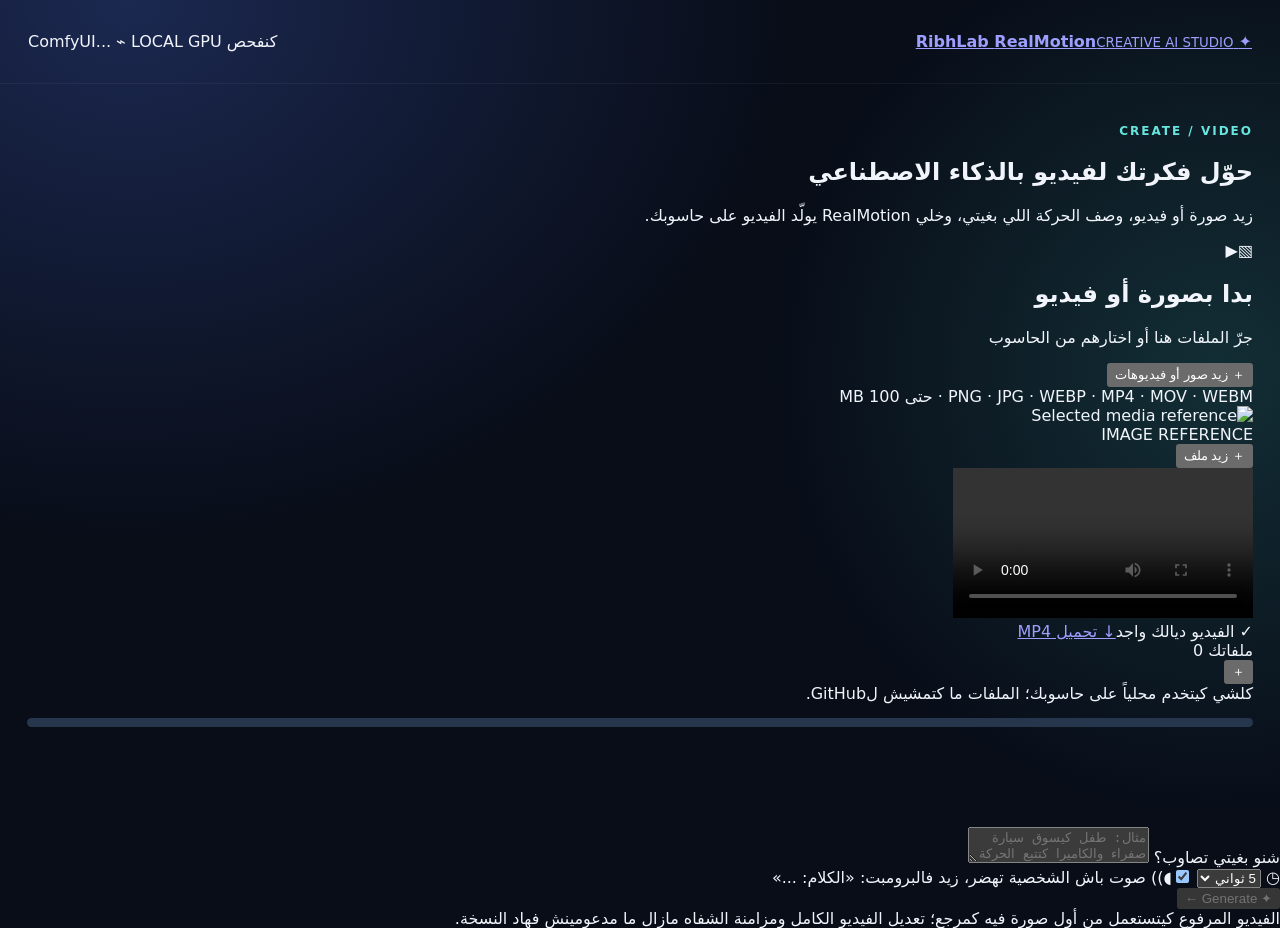
==== static/index.html @ 51b91a20 "design: replace multi-step storyboard homepage with clean Firefly-style one-prompt creative studio" ====
<!doctype html>
<html lang="ar" dir="rtl">
<head>
<meta charset="utf-8">
<meta name="viewport" content="width=device-width, initial-scale=1">
<meta name="theme-color" content="#0b0c12">
<title>RibhLab RealMotion — AI Creative Studio</title>
<link rel="stylesheet" href="/static/style.css">
</head>
<body>
<div class="shell">
  <header class="topbar">
    <a class="brand" href="/" aria-label="RibhLab RealMotion home">
      <span class="mark">✦</span>
      <span><b>RibhLab <span>RealMotion</span></b><small>CREATIVE AI STUDIO</small></span>
    </a>
    <div class="top-actions">
      <span class="engine"><span class="engine-dot" id="led"></span><span id="connectivity">كنفحص ComfyUI...</span></span>
      <span class="local-pill">⌁ LOCAL GPU</span>
    </div>
  </header>

  <main class="workspace">
    <section class="titleline">
      <div><div class="eyebrow">CREATE / VIDEO</div><h1>حوّل فكرتك لفيديو <span>بالذكاء الاصطناعي</span></h1></div>
      <p>زيد صورة أو فيديو، وصف الحركة اللي بغيتي، وخلي RealMotion يولّد الفيديو على حاسوبك.</p>
    </section>

    <section class="stage" id="stage" aria-label="Visual preview and upload area">
      <div class="blank-state" id="blank">
        <div class="upload-art"><span>▧</span><span>▶</span></div>
        <h2>بدا بصورة أو فيديو</h2>
        <p>جرّ الملفات هنا أو اختارهم من الحاسوب</p>
        <button class="choose-btn" id="chooseMain" type="button">＋ زيد صور أو فيديوهات</button>
        <div class="file-hint">PNG · JPG · WEBP · MP4 · MOV · WEBM · حتى 100 MB</div>
      </div>

      <div class="preview-panel hidden" id="previewPanel">
        <img id="previewImg" alt="Selected media reference">
        <div class="preview-meta"><span id="previewKind">IMAGE REFERENCE</span><span id="previewName"></span></div>
        <button id="replace" class="replace-btn" type="button" title="Add more files">＋ زيد ملف</button>
      </div>

      <div class="result-panel hidden" id="result">
        <video id="player" playsinline controls preload="metadata"></video>
        <div class="result-footer"><span>✓ الفيديو ديالك واجد</span><a id="download" class="download-btn" href="#" download="RibhLab-RealMotion.mp4">↓ تحميل MP4</a></div>
      </div>
    </section>

    <div class="media-strip hidden" id="mediaStrip" aria-label="Your uploaded files">
      <div class="media-strip-label">ملفاتك <span id="mediaCount">0</span></div>
      <div id="mediaItems" class="media-items"></div>
      <button type="button" class="small-add" id="addMore" title="Add files">＋</button>
    </div>

    <div class="message-line" id="status" role="status" aria-live="polite">كلشي كيتخدم محلياً على حاسوبك؛ الملفات ما كتمشيش لGitHub.</div>
    <div class="progress hidden" id="progress"><div id="bar"></div></div>
  </main>

  <div class="composer-wrap">
    <div class="composer">
      <label class="prompt-label" for="prompt">شنو بغيتي تصاوب؟</label>
      <textarea id="prompt" rows="2" maxlength="1800" placeholder="مثال: طفل كيسوق سيارة صفراء والكاميرا كتتبع الحركة بطريقة سينمائية. الكلام: يلا صحابي، نبداو السباق!"></textarea>
      <div class="composer-tools">
        <div class="settings">
          <label class="setting duration-setting" for="duration">◷ <select id="duration" aria-label="Video duration"><option value="3">3 ثواني</option><option value="5" selected>5 ثواني</option><option value="8">8 ثواني</option></select></label>
          <label class="setting audio-setting"><input type="checkbox" id="withVoice" checked><span>◖)) صوت</span></label>
          <span class="hint-inline">باش الشخصية تهضر، زيد فالبرومبت: «الكلام: ...»</span>
        </div>
        <button class="generate-btn" type="button" id="generate" disabled><span>✦</span> Generate <span class="chevron">←</span></button>
      </div>
    </div>
    <div class="footnote">الفيديو المرفوع كيتستعمل من أول صورة فيه كمرجع؛ تعديل الفيديو الكامل ومزامنة الشفاه مازال ما مدعومينش فهاد النسخة.</div>
  </div>
  <input id="fileInput" type="file" accept="image/png,image/jpeg,image/webp,video/mp4,video/webm,video/quicktime,video/x-m4v" multiple hidden>
</div>
<script src="/static/app.js"></script>
</body>
</html>
---- static/style.css ----
:root{color-scheme:dark;--bg:#080d18;--panel:#101929;--edge:#2b394f;--text:#f1f5fb;--muted:#9babbe;--gold:#f7c76d;--teal:#67e6df;--pink:#f3a6db}
*{box-sizing:border-box}body{margin:0;background:radial-gradient(ellipse 80vw 65vw at 10% 0%,#1b2850 0%,transparent 65%),radial-gradient(ellipse 50vw 50vw at 95% 40%,#132e35 0%,transparent 70%),var(--bg);font-family:system-ui,'Segoe UI',Tahoma,sans-serif;color:var(--text);min-height:100vh}
header{height:84px;display:flex;align-items:center;justify-content:space-between;max-width:1360px;margin:auto;padding:0 28px;border-bottom:1px solid #ffffff0c}.logo{display:flex;align-items:center;gap:13px;direction:ltr}.logo-icon{background:linear-gradient(140deg,var(--gold),#a86df7);width:45px;height:45px;border-radius:14px;display:grid;place-items:center;font-size:23px;color:#06101b;box-shadow:0 8px 40px #dcbe6055}.logo strong{font-size:18px}.logo small{display:block;color:var(--muted);font-size:10px;letter-spacing:2px}.pill{padding:8px 14px;border:1px solid var(--edge);border-radius:100px;font-size:12px;color:var(--muted);display:flex;align-items:center;gap:8px}.dot{width:9px;height:9px;border-radius:50%;background:#ef766c;box-shadow:0 0 12px #ef766c}.dot.ok{background:var(--teal);box-shadow:0 0 12px var(--teal)}
main{max-width:1310px;margin:0 auto;padding:40px 27px 100px}.eyebrow{color:var(--teal);font-size:12px;font-weight:700;letter-spacing:2px}.hero{display:grid;grid-template-columns:1.4fr .6fr;gap:22px;align-items:center;margin:10px 0 30px}.hero h1{font-size:clamp(32px,4.8vw,65px);line-height:1.15;max-width:800px;margin:10px 0 15px;letter-spacing:-1px}.gradient{background:linear-gradient(90deg,var(--gold),var(--pink));background-clip:text;color:transparent}.hero p{font-size:15px;line-height:1.8;color:var(--muted);max-width:720px}.hero-stat{background:#101b2aaa;border:1px solid var(--edge);padding:24px;border-radius:24px;text-align:center;box-shadow:0 10px 90px #0003}.hero-stat strong{font-size:54px;color:var(--gold)}.hero-stat small{color:var(--muted);display:block}
.section{background:linear-gradient(180deg,#131e30f5,#0e1828ed);border:1px solid var(--edge);border-radius:24px;padding:25px;margin:20px 0;box-shadow:0 10px 40px #0003}.heading{display:flex;align-items:center;justify-content:space-between;gap:20px;margin-bottom:22px}.heading h2{font-size:19px;margin:0}.heading small{color:var(--muted)}.section-num{color:var(--gold);font-size:13px;margin-left:10px}.cast{display:grid;grid-template-columns:repeat(4,1fr);gap:15px}.hero-card{border:1px dashed #4b5d73;border-radius:18px;background:#111e31;overflow:hidden;min-height:220px;position:relative;transition:transform .2s,border-color .2s;cursor:pointer}.hero-card:hover{transform:translateY(-3px);border-color:var(--gold)}.hero-card input{display:none}.hero-card .preview{height:162px;display:grid;place-items:center;background:linear-gradient(130deg,#172b42,#111927);color:#5f7490;font-size:54px}.hero-card .preview img{width:100%;height:100%;object-fit:cover}.hero-card .meta{padding:12px 15px;display:flex;justify-content:space-between;align-items:center}.hero-card b{font-size:14px}.hero-card .tag{font-size:10px;background:#2a3a4d;padding:5px 9px;border-radius:20px;color:var(--teal)}
.toolbar{display:flex;gap:10px;flex-wrap:wrap;align-items:center}.button{border:1px solid #51637e;color:var(--text);font-size:13px;font-weight:700;padding:12px 18px;border-radius:12px;background:#19273b;cursor:pointer;transition:filter .2s;text-decoration:none}.button:hover{filter:brightness(1.15)}.button:disabled{opacity:.5;cursor:not-allowed}.primary{background:linear-gradient(110deg,#f7c76d,#d9a152);color:#0d1623;border:none}.scenes{display:grid;gap:12px}.scene{display:grid;grid-template-columns:68px 130px 125px minmax(250px,1fr);gap:13px;align-items:start;background:#0a1424;border:1px solid #2b3b53;border-radius:16px;padding:15px}.scene .scene-num{font-size:27px;color:var(--gold);font-weight:800;text-align:center}.scene .scene-num small{display:block;font-size:11px;color:var(--muted)}.field{min-width:0}.field label{color:var(--muted);font-size:11px;display:block;margin-bottom:7px}.field input,.field select,.field textarea{width:100%;border-radius:10px;border:1px solid #314158;background:#121f32;color:#f3f5fa;padding:10px 11px;font-size:12px;outline:none;font-family:inherit}.field textarea{resize:vertical;min-height:60px;line-height:1.6}.field input:focus,.field select:focus,.field textarea:focus{border-color:var(--gold)}.scene-detail{display:grid;grid-template-columns:1fr 1fr;gap:12px}.scene-detail>.field:first-child{grid-column:1/-1}.tiny{font-size:11px;color:var(--muted)}.progress{height:9px;border-radius:8px;background:#26374d;overflow:hidden;margin-top:15px}.progress>div{height:100%;width:0;background:linear-gradient(90deg,#e9ae50,#56e4d4);transition:width .5s}.console{padding:13px;border:1px solid #30425a;border-radius:12px;background:#060c17;margin:16px 0;color:#adc3d0;font:12px ui-monospace,monospace;min-height:47px;white-space:pre-wrap;direction:ltr;text-align:left}.result{display:none}.result video{max-width:400px;width:100%;border-radius:14px;border:1px solid var(--edge)}.info{padding:14px 18px;background:#1b273d;border-inline-start:4px solid var(--gold);border-radius:12px;font-size:12px;color:#c7d4e3;line-height:1.8}footer{text-align:center;color:#71839a;font-size:12px;padding:35px}
@media(max-width:860px){header{padding:0 18px}.hero{grid-template-columns:1fr}.hero-stat{display:none}.cast{grid-template-columns:repeat(2,1fr)}.scene{grid-template-columns:45px 1fr 1fr}.scene-detail{grid-column:1/-1}.section{padding:16px}main{padding:22px 14px 60px}}@media(max-width:490px){.scene{grid-template-columns:1fr 1fr}.scene .scene-num{grid-column:1/-1;text-align:right}.scene-detail{grid-column:1/-1;grid-template-columns:1fr}.hero-card .preview{height:130px}.hero h1{font-size:31px}}
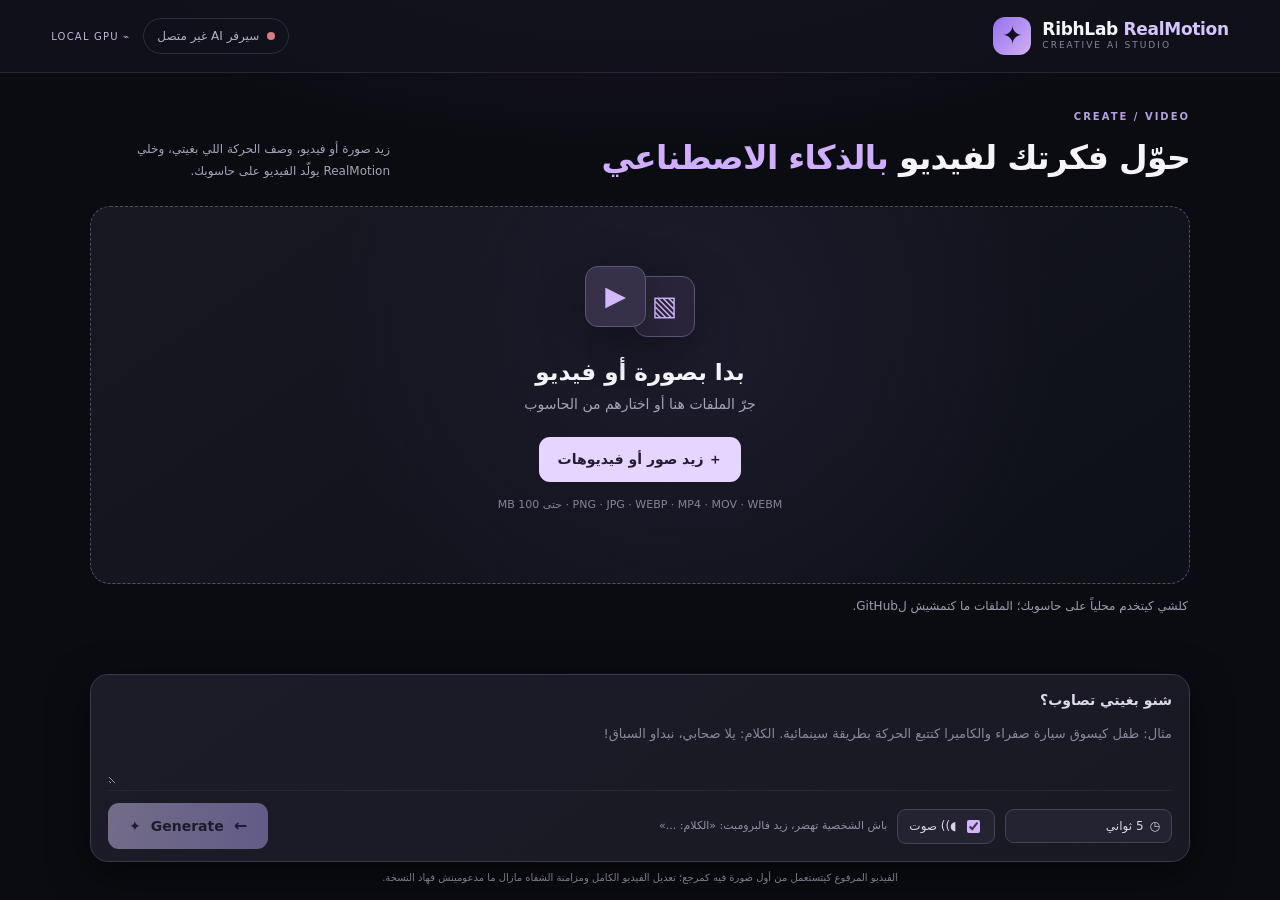
==== commit dbd72a11: "ui: add optional 10-minute film duration to minimalist one-prompt studio" ====
--- a/static/index.html
+++ b/static/index.html
@@ -60,17 +60,17 @@
   <div class="composer-wrap">
     <div class="composer">
       <label class="prompt-label" for="prompt">شنو بغيتي تصاوب؟</label>
-      <textarea id="prompt" rows="2" maxlength="1800" placeholder="مثال: طفل كيسوق سيارة صفراء والكاميرا كتتبع الحركة بطريقة سينمائية. الكلام: يلا صحابي، نبداو السباق!"></textarea>
+      <textarea id="prompt" rows="2" maxlength="12000" placeholder="مثال: طفل كيسوق سيارة صفراء والكاميرا كتتبع الحركة بطريقة سينمائية. الكلام: يلا صحابي، نبداو السباق!"></textarea>
       <div class="composer-tools">
         <div class="settings">
-          <label class="setting duration-setting" for="duration">◷ <select id="duration" aria-label="Video duration"><option value="3">3 ثواني</option><option value="5" selected>5 ثواني</option><option value="8">8 ثواني</option></select></label>
+          <label class="setting duration-setting" for="duration">◷ <select id="duration" aria-label="Video duration"><option value="3">3 ثواني</option><option value="5" selected>5 ثواني</option><option value="8">8 ثواني</option><option value="600">10 دقائق · 120 لقطة AI</option></select></label>
           <label class="setting audio-setting"><input type="checkbox" id="withVoice" checked><span>◖)) صوت</span></label>
           <span class="hint-inline">باش الشخصية تهضر، زيد فالبرومبت: «الكلام: ...»</span>
         </div>
         <button class="generate-btn" type="button" id="generate" disabled><span>✦</span> Generate <span class="chevron">←</span></button>
       </div>
     </div>
-    <div class="footnote">الفيديو المرفوع كيتستعمل من أول صورة فيه كمرجع؛ تعديل الفيديو الكامل ومزامنة الشفاه مازال ما مدعومينش فهاد النسخة.</div>
+    <div class="footnote" id="footnote">الفيديو المرفوع كيتستعمل من أول صورة فيه كمرجع؛ تعديل الفيديو الكامل ومزامنة الشفاه مازال ما مدعومينش فهاد النسخة.</div>
   </div>
   <input id="fileInput" type="file" accept="image/png,image/jpeg,image/webp,video/mp4,video/webm,video/quicktime,video/x-m4v" multiple hidden>
 </div>
--- a/static/style.css
+++ b/static/style.css
@@ -1,7 +1,77 @@
-:root{color-scheme:dark;--bg:#080d18;--panel:#101929;--edge:#2b394f;--text:#f1f5fb;--muted:#9babbe;--gold:#f7c76d;--teal:#67e6df;--pink:#f3a6db}
-*{box-sizing:border-box}body{margin:0;background:radial-gradient(ellipse 80vw 65vw at 10% 0%,#1b2850 0%,transparent 65%),radial-gradient(ellipse 50vw 50vw at 95% 40%,#132e35 0%,transparent 70%),var(--bg);font-family:system-ui,'Segoe UI',Tahoma,sans-serif;color:var(--text);min-height:100vh}
-header{height:84px;display:flex;align-items:center;justify-content:space-between;max-width:1360px;margin:auto;padding:0 28px;border-bottom:1px solid #ffffff0c}.logo{display:flex;align-items:center;gap:13px;direction:ltr}.logo-icon{background:linear-gradient(140deg,var(--gold),#a86df7);width:45px;height:45px;border-radius:14px;display:grid;place-items:center;font-size:23px;color:#06101b;box-shadow:0 8px 40px #dcbe6055}.logo strong{font-size:18px}.logo small{display:block;color:var(--muted);font-size:10px;letter-spacing:2px}.pill{padding:8px 14px;border:1px solid var(--edge);border-radius:100px;font-size:12px;color:var(--muted);display:flex;align-items:center;gap:8px}.dot{width:9px;height:9px;border-radius:50%;background:#ef766c;box-shadow:0 0 12px #ef766c}.dot.ok{background:var(--teal);box-shadow:0 0 12px var(--teal)}
-main{max-width:1310px;margin:0 auto;padding:40px 27px 100px}.eyebrow{color:var(--teal);font-size:12px;font-weight:700;letter-spacing:2px}.hero{display:grid;grid-template-columns:1.4fr .6fr;gap:22px;align-items:center;margin:10px 0 30px}.hero h1{font-size:clamp(32px,4.8vw,65px);line-height:1.15;max-width:800px;margin:10px 0 15px;letter-spacing:-1px}.gradient{background:linear-gradient(90deg,var(--gold),var(--pink));background-clip:text;color:transparent}.hero p{font-size:15px;line-height:1.8;color:var(--muted);max-width:720px}.hero-stat{background:#101b2aaa;border:1px solid var(--edge);padding:24px;border-radius:24px;text-align:center;box-shadow:0 10px 90px #0003}.hero-stat strong{font-size:54px;color:var(--gold)}.hero-stat small{color:var(--muted);display:block}
-.section{background:linear-gradient(180deg,#131e30f5,#0e1828ed);border:1px solid var(--edge);border-radius:24px;padding:25px;margin:20px 0;box-shadow:0 10px 40px #0003}.heading{display:flex;align-items:center;justify-content:space-between;gap:20px;margin-bottom:22px}.heading h2{font-size:19px;margin:0}.heading small{color:var(--muted)}.section-num{color:var(--gold);font-size:13px;margin-left:10px}.cast{display:grid;grid-template-columns:repeat(4,1fr);gap:15px}.hero-card{border:1px dashed #4b5d73;border-radius:18px;background:#111e31;overflow:hidden;min-height:220px;position:relative;transition:transform .2s,border-color .2s;cursor:pointer}.hero-card:hover{transform:translateY(-3px);border-color:var(--gold)}.hero-card input{display:none}.hero-card .preview{height:162px;display:grid;place-items:center;background:linear-gradient(130deg,#172b42,#111927);color:#5f7490;font-size:54px}.hero-card .preview img{width:100%;height:100%;object-fit:cover}.hero-card .meta{padding:12px 15px;display:flex;justify-content:space-between;align-items:center}.hero-card b{font-size:14px}.hero-card .tag{font-size:10px;background:#2a3a4d;padding:5px 9px;border-radius:20px;color:var(--teal)}
-.toolbar{display:flex;gap:10px;flex-wrap:wrap;align-items:center}.button{border:1px solid #51637e;color:var(--text);font-size:13px;font-weight:700;padding:12px 18px;border-radius:12px;background:#19273b;cursor:pointer;transition:filter .2s;text-decoration:none}.button:hover{filter:brightness(1.15)}.button:disabled{opacity:.5;cursor:not-allowed}.primary{background:linear-gradient(110deg,#f7c76d,#d9a152);color:#0d1623;border:none}.scenes{display:grid;gap:12px}.scene{display:grid;grid-template-columns:68px 130px 125px minmax(250px,1fr);gap:13px;align-items:start;background:#0a1424;border:1px solid #2b3b53;border-radius:16px;padding:15px}.scene .scene-num{font-size:27px;color:var(--gold);font-weight:800;text-align:center}.scene .scene-num small{display:block;font-size:11px;color:var(--muted)}.field{min-width:0}.field label{color:var(--muted);font-size:11px;display:block;margin-bottom:7px}.field input,.field select,.field textarea{width:100%;border-radius:10px;border:1px solid #314158;background:#121f32;color:#f3f5fa;padding:10px 11px;font-size:12px;outline:none;font-family:inherit}.field textarea{resize:vertical;min-height:60px;line-height:1.6}.field input:focus,.field select:focus,.field textarea:focus{border-color:var(--gold)}.scene-detail{display:grid;grid-template-columns:1fr 1fr;gap:12px}.scene-detail>.field:first-child{grid-column:1/-1}.tiny{font-size:11px;color:var(--muted)}.progress{height:9px;border-radius:8px;background:#26374d;overflow:hidden;margin-top:15px}.progress>div{height:100%;width:0;background:linear-gradient(90deg,#e9ae50,#56e4d4);transition:width .5s}.console{padding:13px;border:1px solid #30425a;border-radius:12px;background:#060c17;margin:16px 0;color:#adc3d0;font:12px ui-monospace,monospace;min-height:47px;white-space:pre-wrap;direction:ltr;text-align:left}.result{display:none}.result video{max-width:400px;width:100%;border-radius:14px;border:1px solid var(--edge)}.info{padding:14px 18px;background:#1b273d;border-inline-start:4px solid var(--gold);border-radius:12px;font-size:12px;color:#c7d4e3;line-height:1.8}footer{text-align:center;color:#71839a;font-size:12px;padding:35px}
-@media(max-width:860px){header{padding:0 18px}.hero{grid-template-columns:1fr}.hero-stat{display:none}.cast{grid-template-columns:repeat(2,1fr)}.scene{grid-template-columns:45px 1fr 1fr}.scene-detail{grid-column:1/-1}.section{padding:16px}main{padding:22px 14px 60px}}@media(max-width:490px){.scene{grid-template-columns:1fr 1fr}.scene .scene-num{grid-column:1/-1;text-align:right}.scene-detail{grid-column:1/-1;grid-template-columns:1fr}.hero-card .preview{height:130px}.hero h1{font-size:31px}}
+:root{color-scheme:dark;--bg:#0b0c12;--surface:#14151e;--surface2:#1b1c27;--stroke:#2d2e3d;--text:#f5f4fa;--muted:#a3a3b6;--accent:#c8a2ff;--accent2:#91a5ff;--success:#81e2c7;--error:#ff999f}
+*{box-sizing:border-box}
+html{height:100%}
+body{margin:0;min-height:100%;font:14px/1.5 system-ui,'Segoe UI',Tahoma,sans-serif;background:radial-gradient(ellipse 50% 32% at 50% -15%,#35275a70,transparent),var(--bg);color:var(--text)}
+button,select,textarea{font:inherit}
+button{cursor:pointer}
+button:focus-visible,textarea:focus-visible,select:focus-visible{outline:2px solid var(--accent);outline-offset:2px}
+.hidden{display:none!important}
+.shell{min-height:100vh;display:flex;flex-direction:column}
+.topbar{height:73px;padding:0 clamp(16px,4vw,64px);border-bottom:1px solid #ffffff16;display:flex;justify-content:space-between;align-items:center;gap:18px;background:#11121abb}
+.brand{text-decoration:none;display:flex;align-items:center;gap:11px;color:var(--text);direction:ltr}
+.mark{width:38px;height:38px;background:linear-gradient(130deg,#9372ec,#d5b0f7);border-radius:12px;display:grid;place-items:center;color:#140e23;font-size:25px}
+.brand b{display:block;font-size:17px;letter-spacing:-.3px;line-height:1.2}
+.brand b span{color:#d5c6ff}
+.brand small{display:block;font-size:9px;color:#89869e;letter-spacing:2px}
+.top-actions{display:flex;align-items:center;gap:13px}
+.engine{border:1px solid var(--stroke);border-radius:30px;padding:8px 13px;font-size:12px;color:#b3b0c4;display:flex;align-items:center;gap:8px}
+.engine-dot{width:8px;height:8px;display:inline-block;border-radius:50%;background:#d77e82}
+.engine-dot.online{background:#79ddc1;box-shadow:0 0 11px #79ddc16b}
+.local-pill{font-size:10px;letter-spacing:1.2px;color:#c4b4df}
+.workspace{flex:1;width:min(100%,1160px);margin:0 auto;padding:36px 30px 14px}
+.titleline{display:flex;justify-content:space-between;align-items:end;gap:20px;margin-bottom:23px}
+.eyebrow{font-size:10px;letter-spacing:2px;color:#b4a0dd;font-weight:700;margin-bottom:9px}
+h1{font-size:clamp(23px,3vw,33px);margin:0;letter-spacing:-.7px}
+h1 span{color:#d0aefd}
+.titleline p{color:var(--muted);font-size:12px;max-width:300px;line-height:1.8;margin:0}
+.stage{min-height:clamp(300px,42vh,510px);border:1px dashed #515063;background:radial-gradient(circle at 55% 35%,#2422388a,transparent 55%),linear-gradient(145deg,#171822,#0e1018);border-radius:20px;display:grid;place-items:center;position:relative;overflow:hidden;transition:border .2s,background .2s}
+.stage.dragging{border:2px solid var(--accent);background:#241f35}
+.blank-state{text-align:center;padding:32px;color:var(--text)}
+.upload-art{display:flex;justify-content:center;gap:0;margin:0 0 18px;color:#d2b8fd}
+.upload-art span{border:1px solid #605679;background:#2a253b;border-radius:13px;width:61px;height:61px;display:grid;place-items:center;font-size:27px;box-shadow:0 12px 50px #0005}
+.upload-art span+span{margin-right:-12px;transform:translateY(-10px);background:#373049}
+.blank-state h2{font-size:23px;margin:8px 0 4px}
+.blank-state p{color:var(--muted);margin:0 0 22px}
+.choose-btn,.download-btn{background:#e6d6ff;color:#221d34;border:0;border-radius:11px;padding:12px 19px;font-weight:750;display:inline-block;text-decoration:none}
+.choose-btn:hover,.download-btn:hover{background:#fff}
+.file-hint{color:#858498;font-size:11px;margin-top:15px}
+.preview-panel,.result-panel{width:100%;height:100%;min-height:inherit;position:absolute;inset:0;display:flex;align-items:center;justify-content:center}
+.preview-panel img{height:100%;width:100%;object-fit:contain;max-height:510px;background:#0a0c11}
+.preview-meta{position:absolute;bottom:16px;right:17px;left:17px;display:flex;align-items:center;justify-content:space-between;gap:12px;direction:ltr;text-align:left;text-shadow:0 1px 5px #000;background:#12111cbd;border:1px solid #ffffff22;border-radius:9px;padding:8px 11px;font-size:11px;color:#d9d8e4;overflow:hidden}
+.preview-meta #previewName{overflow:hidden;text-overflow:ellipsis;white-space:nowrap}
+.replace-btn{position:absolute;top:16px;left:16px;border:1px solid #ffffff3d;color:white;background:#171822cf;padding:9px 13px;border-radius:10px}
+.result-panel{flex-direction:column;background:#08090e;padding:12px}
+.result-panel video{height:calc(100% - 58px);max-height:455px;max-width:100%;width:100%;object-fit:contain}
+.result-footer{height:58px;width:100%;display:flex;align-items:center;justify-content:space-between;gap:12px;color:#aee8d9;font-size:13px}
+.download-btn{padding:9px 15px}
+.media-strip{display:flex;align-items:center;gap:14px;margin-top:14px}
+.media-strip-label{color:#a6a4b4;white-space:nowrap;font-size:12px}
+.media-strip-label span{color:#777489}
+.media-items{display:flex;gap:9px;overflow-x:auto;padding:4px 2px;max-width:100%}
+.media-thumb{width:75px;height:64px;flex:0 0 auto;border:2px solid #373642;border-radius:10px;overflow:hidden;background:#232433;position:relative;padding:0}
+.media-thumb.selected{border-color:var(--accent);box-shadow:0 0 0 2px #c8a2ff2a}
+.media-thumb img{width:100%;height:100%;object-fit:cover}
+.video-flag{position:absolute;right:3px;bottom:3px;background:#13111dbb;color:white;padding:0 4px;border-radius:3px}
+.small-add{background:#252432;color:white;border:1px solid #494458;border-radius:10px;width:44px;height:44px;flex:0 0 auto}
+.message-line{min-height:24px;color:#9d9caf;font-size:12px;margin:13px 2px 0}
+.message-line[data-kind=error]{color:var(--error)}
+.message-line[data-kind=success]{color:var(--success)}
+.progress{height:5px;background:#262433;border-radius:4px;overflow:hidden;margin:8px 0}
+.progress>div{height:100%;width:0;background:linear-gradient(90deg,#b28ff5,#c3c6ff);transition:width .4s}
+.composer-wrap{position:sticky;bottom:0;background:linear-gradient(180deg,#0b0c12e0,#0b0c12 15%);padding:16px clamp(15px,5vw,45px) 15px;z-index:10}
+.composer{max-width:1100px;margin:auto;background:linear-gradient(145deg,#1c1c28,#181922);border:1px solid #3c394d;border-radius:18px;box-shadow:0 12px 38px #0008;padding:15px 17px 12px}
+.prompt-label{display:block;font-weight:650;color:#ddd9eb;margin-bottom:7px}
+.composer textarea{color:#f3f0fc;resize:vertical;background:transparent;outline:none;border:none;width:100%;min-height:66px;max-height:200px;padding:4px 0;line-height:1.8;font-size:13px}
+.composer textarea::placeholder{color:#89879b}
+.composer-tools{display:flex;align-items:center;justify-content:space-between;gap:12px;border-top:1px solid #ffffff0e;padding-top:12px}
+.settings{display:flex;align-items:center;gap:10px;flex-wrap:wrap}
+.setting{font-size:12px;color:#d8d4e6;display:flex;gap:6px;align-items:center;border:1px solid #454256;background:#242331;border-radius:9px;padding:7px 11px;cursor:pointer}
+.setting select{appearance:none;border:0;background:transparent;color:inherit;cursor:pointer;outline:none}
+.setting select option{background:#242331}
+.setting input{accent-color:#d5b3ff}
+.hint-inline{font-size:11px;color:#928fa5}
+.generate-btn{background:linear-gradient(100deg,#ded0ff,#b9a9ff);border:0;border-radius:11px;color:#231937;padding:11px 21px;font-weight:750;white-space:nowrap;display:flex;align-items:center;gap:10px;direction:ltr}
+.generate-btn:disabled{cursor:not-allowed;opacity:.45}
+.chevron{font-size:16px}
+.footnote{max-width:1100px;margin:8px auto 0;text-align:center;color:#7e7b8e;font-size:10px}
+@media(max-width:700px){.workspace{padding:21px 13px 8px}.topbar{padding:0 12px;height:63px}.brand b{font-size:14px}.brand small{font-size:8px}.mark{width:34px;height:34px}.local-pill{display:none}.titleline{display:block}.titleline p{margin-top:10px;max-width:none}.stage{min-height:320px}.composer-wrap{padding:8px 10px 12px}.composer{padding:11px}.composer-tools{align-items:stretch}.settings{gap:6px}.hint-inline{display:none}.generate-btn{padding:10px 13px}.preview-meta{font-size:9px}}
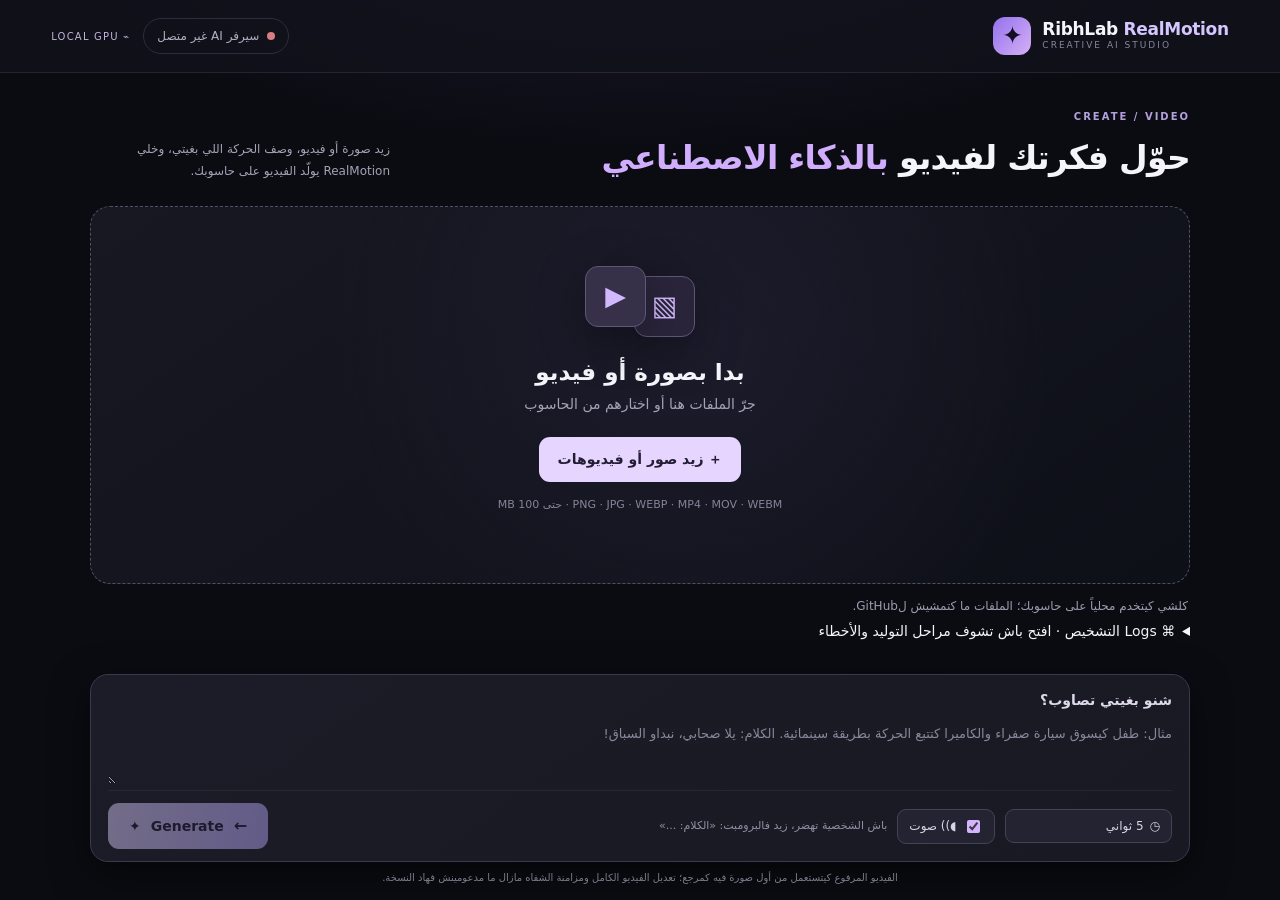
==== commit ebcc1a92: "Add visible cancel button, production-stage progress, and copyable diagnostic console" ====
--- a/static/index.html
+++ b/static/index.html
@@ -54,7 +54,31 @@
     </div>
 
     <div class="message-line" id="status" role="status" aria-live="polite">كلشي كيتخدم محلياً على حاسوبك؛ الملفات ما كتمشيش لGitHub.</div>
-    <div class="progress hidden" id="progress"><div id="bar"></div></div>
+    <section class="job-dashboard hidden" id="jobDashboard" aria-label="Production progress">
+      <div class="job-heading">
+        <div><strong id="stageTitle">جاري تحضير الفيديو...</strong><small id="elapsed">00:00</small></div>
+        <div class="job-actions"><span id="pct" aria-label="Stage based progress">0%</span>
+          <button type="button" id="cancelGeneration" class="cancel-btn">✕ إلغاء التوليد</button></div>
+      </div>
+      <div class="progress" id="progress" role="progressbar" aria-label="Video generation progress"
+           aria-valuemin="0" aria-valuemax="100" aria-valuenow="0"><div id="bar"></div></div>
+      <div class="production-stages" id="productionStages">
+        <span data-phase="gpu">◉ NVIDIA · توليد الحركة</span>
+        <span data-phase="macbook">◉ MacBook · معالجة الفيديو والصوت</span>
+        <span data-phase="finished">◉ MP4 جاهز</span>
+      </div>
+      <div class="progress-explainer">النسبة تقريبية حسب المرحلة؛ خطوات GPU كتتعرض بالعدد الحقيقي ملي ComfyUI يوفرها.</div>
+    </section>
+
+    <details class="debug-panel" id="debugPanel">
+      <summary>⌘ Logs التشخيص · افتح باش تشوف مراحل التوليد والأخطاء</summary>
+      <div class="debug-actions">
+        <span id="workerConnection">MacBook: كنراجع الاتصال...</span>
+        <button id="refreshLogs" class="log-btn" type="button">↻ تحديث</button>
+        <button id="copyLogs" class="log-btn" type="button">⧉ نسخ Logs</button>
+      </div>
+      <pre id="logsText" aria-label="Copyable diagnostic logs" dir="ltr">RealMotion ready. Upload a photo to begin.\n</pre>
+    </details>
   </main>
 
   <div class="composer-wrap">
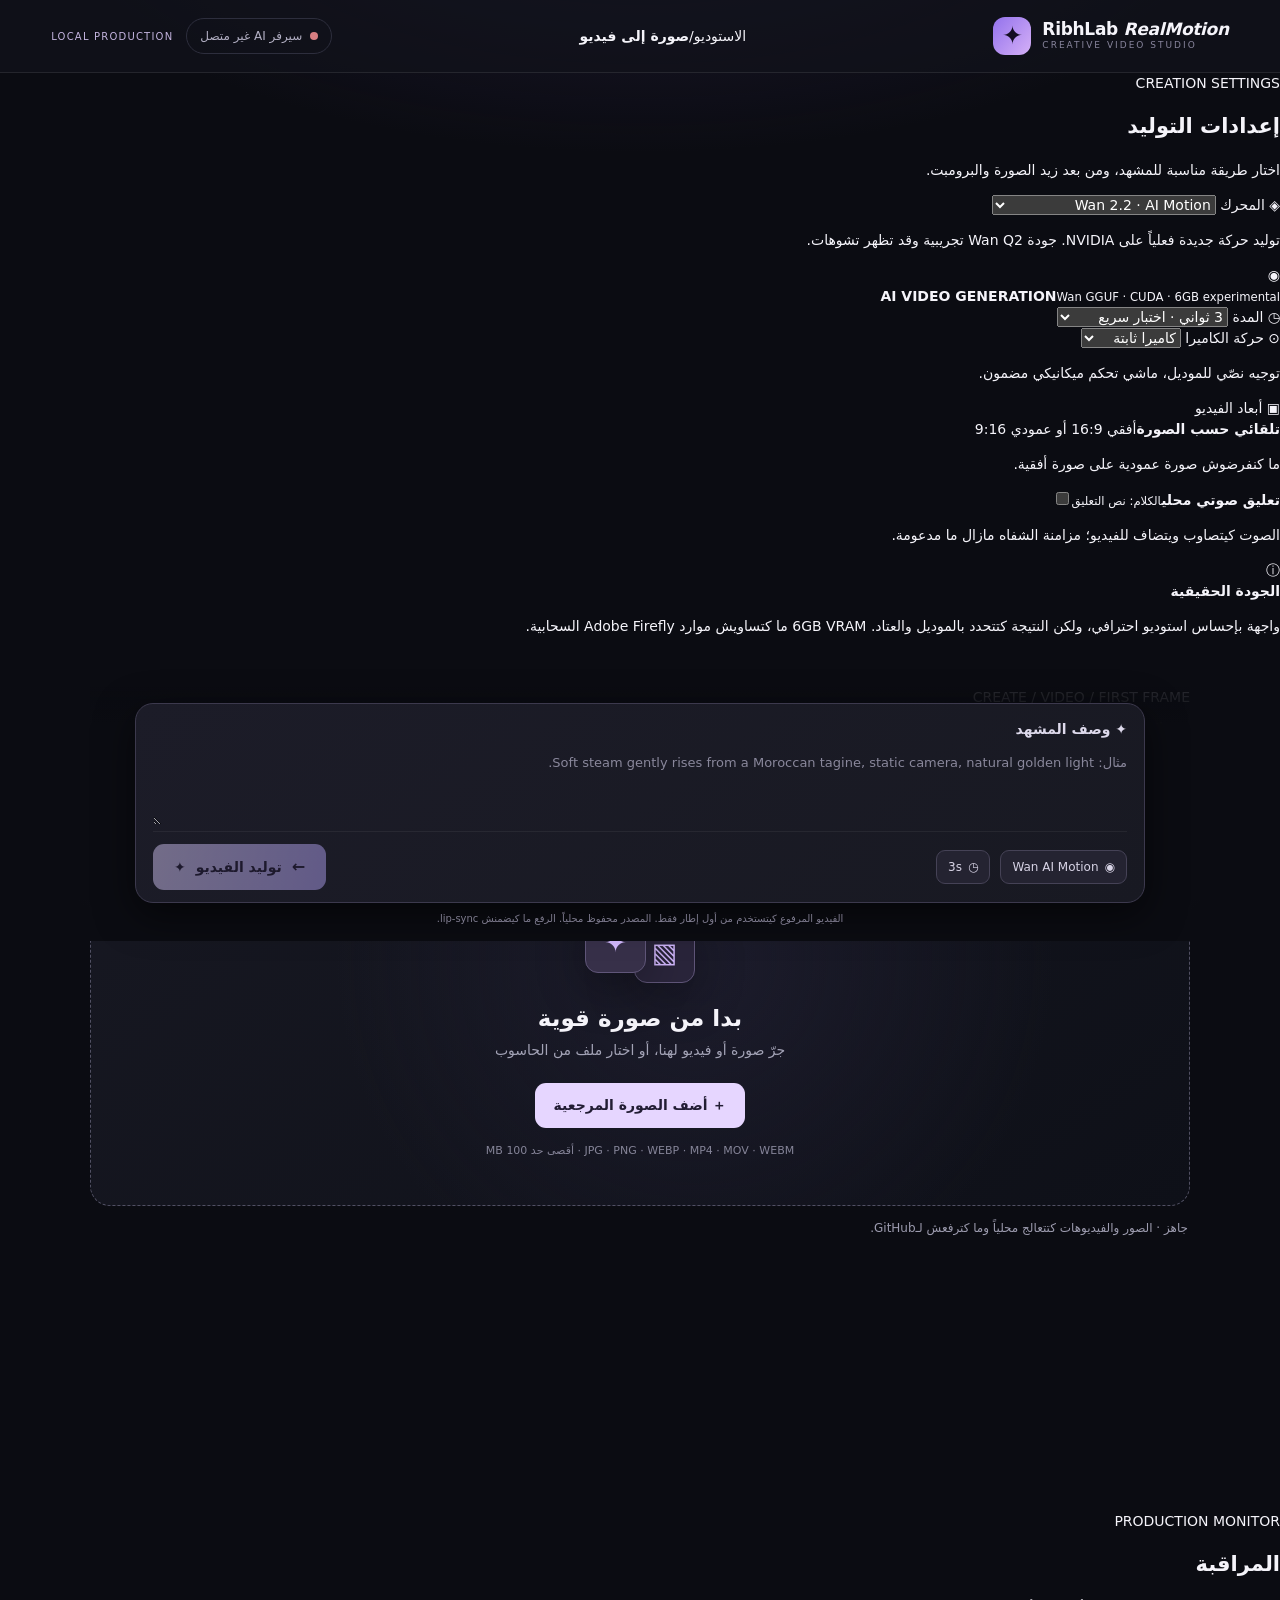
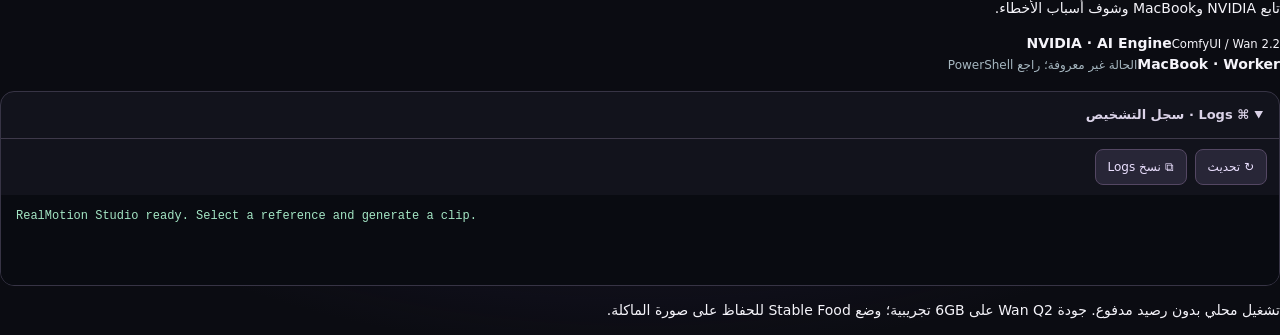
==== commit 3847fa88: "Rebuild RealMotion as professional three-pane creative video studio with clear render engines" ====
--- a/static/index.html
+++ b/static/index.html
@@ -1,103 +1,157 @@
 <!doctype html>
 <html lang="ar" dir="rtl">
 <head>
-<meta charset="utf-8">
-<meta name="viewport" content="width=device-width, initial-scale=1">
-<meta name="theme-color" content="#0b0c12">
-<title>RibhLab RealMotion — AI Creative Studio</title>
-<link rel="stylesheet" href="/static/style.css">
+  <meta charset="utf-8">
+  <meta name="viewport" content="width=device-width, initial-scale=1">
+  <meta name="theme-color" content="#101114">
+  <meta name="description" content="RibhLab RealMotion: local image-to-video creative workspace with honest AI and source-preserving video modes.">
+  <title>RealMotion Studio — RibhLab</title>
+  <link rel="stylesheet" href="/static/style.css?v=firefly-studio-2">
 </head>
 <body>
 <div class="shell">
   <header class="topbar">
-    <a class="brand" href="/" aria-label="RibhLab RealMotion home">
-      <span class="mark">✦</span>
-      <span><b>RibhLab <span>RealMotion</span></b><small>CREATIVE AI STUDIO</small></span>
+    <a class="brand" href="/" aria-label="RibhLab RealMotion">
+      <span class="mark" aria-hidden="true">✦</span>
+      <span><b>RibhLab <em>RealMotion</em></b><small>CREATIVE VIDEO STUDIO</small></span>
     </a>
+    <div class="breadcrumb" aria-hidden="true"><span>الاستوديو</span><span class="bread-divider">/</span><strong>صورة إلى فيديو</strong></div>
     <div class="top-actions">
-      <span class="engine"><span class="engine-dot" id="led"></span><span id="connectivity">كنفحص ComfyUI...</span></span>
-      <span class="local-pill">⌁ LOCAL GPU</span>
+      <span class="engine"><span class="engine-dot" id="led"></span><span id="connectivity">كنفحص NVIDIA...</span></span>
+      <span class="local-pill">LOCAL PRODUCTION</span>
     </div>
   </header>
 
-  <main class="workspace">
-    <section class="titleline">
-      <div><div class="eyebrow">CREATE / VIDEO</div><h1>حوّل فكرتك لفيديو <span>بالذكاء الاصطناعي</span></h1></div>
-      <p>زيد صورة أو فيديو، وصف الحركة اللي بغيتي، وخلي RealMotion يولّد الفيديو على حاسوبك.</p>
-    </section>
-
-    <section class="stage" id="stage" aria-label="Visual preview and upload area">
-      <div class="blank-state" id="blank">
-        <div class="upload-art"><span>▧</span><span>▶</span></div>
-        <h2>بدا بصورة أو فيديو</h2>
-        <p>جرّ الملفات هنا أو اختارهم من الحاسوب</p>
-        <button class="choose-btn" id="chooseMain" type="button">＋ زيد صور أو فيديوهات</button>
-        <div class="file-hint">PNG · JPG · WEBP · MP4 · MOV · WEBM · حتى 100 MB</div>
+  <div class="workbench">
+    <aside class="control-pane" aria-label="Video generation settings">
+      <div class="pane-heading">
+        <div class="pane-eyebrow">CREATION SETTINGS</div>
+        <h2>إعدادات التوليد</h2>
+        <p>اختار طريقة مناسبة للمشهد، ومن بعد زيد الصورة والبرومبت.</p>
       </div>
 
-      <div class="preview-panel hidden" id="previewPanel">
-        <img id="previewImg" alt="Selected media reference">
-        <div class="preview-meta"><span id="previewKind">IMAGE REFERENCE</span><span id="previewName"></span></div>
-        <button id="replace" class="replace-btn" type="button" title="Add more files">＋ زيد ملف</button>
+      <div class="field-group">
+        <label class="field-label" for="renderMode"><span class="field-icon">◈</span> المحرك</label>
+        <select class="field-select" id="renderMode">
+          <option value="wan_ai">Wan 2.2 · AI Motion</option>
+          <option value="stable_food">Stable Food · الحفاظ على الصورة</option>
+        </select>
+        <p class="field-help" id="modeHelp">توليد حركة جديدة فعلياً على NVIDIA. جودة Wan Q2 تجريبية وقد تظهر تشوهات.</p>
+        <div class="engine-card" id="engineCard"><span class="engine-symbol">◉</span><div><strong id="modeTitle">AI VIDEO GENERATION</strong><small id="modeSub">Wan GGUF · CUDA · 6GB experimental</small></div></div>
       </div>
 
-      <div class="result-panel hidden" id="result">
-        <video id="player" playsinline controls preload="metadata"></video>
-        <div class="result-footer"><span>✓ الفيديو ديالك واجد</span><a id="download" class="download-btn" href="#" download="RibhLab-RealMotion.mp4">↓ تحميل MP4</a></div>
+      <div class="field-group">
+        <label class="field-label" for="duration"><span class="field-icon">◷</span> المدة</label>
+        <select class="field-select" id="duration" aria-label="Video duration">
+          <option value="3" selected>3 ثواني · اختبار سريع</option>
+          <option value="5">5 ثواني</option>
+          <option value="8">8 ثواني</option>
+          <option value="600">10 دقائق · 120 لقطة AI</option>
+        </select>
       </div>
-    </section>
 
-    <div class="media-strip hidden" id="mediaStrip" aria-label="Your uploaded files">
-      <div class="media-strip-label">ملفاتك <span id="mediaCount">0</span></div>
-      <div id="mediaItems" class="media-items"></div>
-      <button type="button" class="small-add" id="addMore" title="Add files">＋</button>
-    </div>
+      <div class="field-group">
+        <label class="field-label" for="cameraMotion"><span class="field-icon">⊙</span> حركة الكاميرا</label>
+        <select class="field-select" id="cameraMotion">
+          <option value="static">كاميرا ثابتة</option>
+          <option value="push">تقريب بطيء</option>
+          <option value="pull">ابتعاد بطيء</option>
+          <option value="left">تحريك لليسار</option>
+          <option value="right">تحريك لليمين</option>
+        </select>
+        <p class="field-help" id="cameraHelp">توجيه نصّي للموديل، ماشي تحكم ميكانيكي مضمون.</p>
+      </div>
 
-    <div class="message-line" id="status" role="status" aria-live="polite">كلشي كيتخدم محلياً على حاسوبك؛ الملفات ما كتمشيش لGitHub.</div>
-    <section class="job-dashboard hidden" id="jobDashboard" aria-label="Production progress">
-      <div class="job-heading">
-        <div><strong id="stageTitle">جاري تحضير الفيديو...</strong><small id="elapsed">00:00</small></div>
-        <div class="job-actions"><span id="pct" aria-label="Stage based progress">0%</span>
-          <button type="button" id="cancelGeneration" class="cancel-btn">✕ إلغاء التوليد</button></div>
+      <div class="field-group">
+        <label class="field-label"><span class="field-icon">▣</span> أبعاد الفيديو</label>
+        <div class="aspect-box"><strong>تلقائي حسب الصورة</strong><span id="aspectInfo">أفقي 16:9 أو عمودي 9:16</span></div>
+        <p class="field-help">ما كنفرضوش صورة عمودية على صورة أفقية.</p>
       </div>
-      <div class="progress" id="progress" role="progressbar" aria-label="Video generation progress"
-           aria-valuemin="0" aria-valuemax="100" aria-valuenow="0"><div id="bar"></div></div>
-      <div class="production-stages" id="productionStages">
-        <span data-phase="gpu">◉ NVIDIA · توليد الحركة</span>
-        <span data-phase="macbook">◉ MacBook · معالجة الفيديو والصوت</span>
-        <span data-phase="finished">◉ MP4 جاهز</span>
+
+      <div class="field-group">
+        <label class="toggle-line" for="withVoice"><span class="toggle-copy"><strong>تعليق صوتي محلي</strong><small>الكلام: نص التعليق</small></span><input type="checkbox" id="withVoice"><span class="toggle-ui"></span></label>
+        <p class="field-help">الصوت كيتصاوب ويتضاف للفيديو؛ مزامنة الشفاه مازال ما مدعومة.</p>
       </div>
-      <div class="progress-explainer">النسبة تقريبية حسب المرحلة؛ خطوات GPU كتتعرض بالعدد الحقيقي ملي ComfyUI يوفرها.</div>
-    </section>
 
-    <details class="debug-panel" id="debugPanel">
-      <summary>⌘ Logs التشخيص · افتح باش تشوف مراحل التوليد والأخطاء</summary>
-      <div class="debug-actions">
-        <span id="workerConnection">MacBook: كنراجع الاتصال...</span>
-        <button id="refreshLogs" class="log-btn" type="button">↻ تحديث</button>
-        <button id="copyLogs" class="log-btn" type="button">⧉ نسخ Logs</button>
+      <div class="truth-card"><span>ⓘ</span><div><strong>الجودة الحقيقية</strong><p>واجهة بإحساس استوديو احترافي، ولكن النتيجة كتتحدد بالموديل والعتاد. 6GB VRAM ما كتساويش موارد Adobe Firefly السحابية.</p></div></div>
+    </aside>
+
+    <main class="workspace">
+      <div class="canvas-heading">
+        <div><span class="pane-eyebrow">CREATE / VIDEO / FIRST FRAME</span><h1>حوّل الصورة لفيديو</h1><p>اضبط الحركة، جرّب، قارن النتيجة وحمّل MP4.</p></div>
+        <span class="canvas-tag">SOURCE FRAME → MOTION</span>
       </div>
-      <pre id="logsText" aria-label="Copyable diagnostic logs" dir="ltr">RealMotion ready. Upload a photo to begin.\n</pre>
-    </details>
-  </main>
 
-  <div class="composer-wrap">
-    <div class="composer">
-      <label class="prompt-label" for="prompt">شنو بغيتي تصاوب؟</label>
-      <textarea id="prompt" rows="2" maxlength="12000" placeholder="مثال: طفل كيسوق سيارة صفراء والكاميرا كتتبع الحركة بطريقة سينمائية. الكلام: يلا صحابي، نبداو السباق!"></textarea>
-      <div class="composer-tools">
-        <div class="settings">
-          <label class="setting duration-setting" for="duration">◷ <select id="duration" aria-label="Video duration"><option value="3">3 ثواني</option><option value="5" selected>5 ثواني</option><option value="8">8 ثواني</option><option value="600">10 دقائق · 120 لقطة AI</option></select></label>
-          <label class="setting audio-setting"><input type="checkbox" id="withVoice" checked><span>◖)) صوت</span></label>
-          <span class="hint-inline">باش الشخصية تهضر، زيد فالبرومبت: «الكلام: ...»</span>
+      <section class="stage" id="stage" aria-label="First-frame preview and upload area">
+        <div class="stage-chrome"><span class="stage-chrome-label">PREVIEW</span><span class="stage-chrome-pill">FIT · NO CROP</span></div>
+        <div class="blank-state" id="blank">
+          <div class="upload-art" aria-hidden="true"><span>▧</span><span>✦</span></div>
+          <h2>بدا من صورة قوية</h2>
+          <p>جرّ صورة أو فيديو لهنا، أو اختار ملف من الحاسوب</p>
+          <button class="choose-btn" id="chooseMain" type="button">＋ أضف الصورة المرجعية</button>
+          <div class="file-hint">JPG · PNG · WEBP · MP4 · MOV · WEBM · أقصى حد 100 MB</div>
         </div>
-        <button class="generate-btn" type="button" id="generate" disabled><span>✦</span> Generate <span class="chevron">←</span></button>
+        <div class="preview-panel hidden" id="previewPanel">
+          <img id="previewImg" alt="Uploaded reference image"/>
+          <div class="preview-meta"><span id="previewKind">FIRST FRAME</span><span id="previewName"></span></div>
+          <button id="replace" class="replace-btn" type="button">＋ زيد صورة</button>
+        </div>
+        <div class="result-panel hidden" id="result">
+          <video id="player" playsinline controls preload="metadata"></video>
+          <div class="result-footer"><span>✓ الفيديو واجد · تقدر تعاينو</span><a id="download" class="download-btn" href="#" download="RibhLab-RealMotion.mp4">↓ تحميل MP4</a></div>
+        </div>
+      </section>
+
+      <div class="media-strip hidden" id="mediaStrip" aria-label="Uploaded first-frame assets">
+        <div class="media-strip-label">المراجع <span id="mediaCount">0</span></div>
+        <div class="media-items" id="mediaItems"></div>
+        <button type="button" class="small-add" id="addMore" title="Add reference image">＋</button>
       </div>
-    </div>
-    <div class="footnote" id="footnote">الفيديو المرفوع كيتستعمل من أول صورة فيه كمرجع؛ تعديل الفيديو الكامل ومزامنة الشفاه مازال ما مدعومينش فهاد النسخة.</div>
+
+      <div class="message-line" id="status" role="status" aria-live="polite">جاهز · الصور والفيديوهات كتتعالج محلياً وما كترفعش لـGitHub.</div>
+
+      <section class="composer-wrap" aria-label="Video prompt">
+        <div class="composer">
+          <label class="prompt-label" for="prompt"><span class="prompt-spark">✦</span> وصف المشهد</label>
+          <textarea id="prompt" rows="3" maxlength="12000" placeholder="مثال: Soft steam gently rises from a Moroccan tagine, static camera, natural golden light."></textarea>
+          <div class="composer-tools">
+            <div class="settings"><span class="setting"><span>◉</span><span id="composerMode">Wan AI Motion</span></span><span class="setting"><span>◷</span><span id="composerDuration">3s</span></span></div>
+            <button class="generate-btn" type="button" id="generate" disabled><span>✦</span> توليد الفيديو <span class="chevron">←</span></button>
+          </div>
+        </div>
+        <p class="footnote" id="footnote">الفيديو المرفوع كيتستخدم من أول إطار فقط. المصدر محفوظ محلياً. الرفع ما كيضمنش lip-sync.</p>
+      </section>
+    </main>
+
+    <aside class="activity-pane" aria-label="Production monitor and logs">
+      <div class="pane-heading"><div class="pane-eyebrow">PRODUCTION MONITOR</div><h2>المراقبة</h2><p>تابع NVIDIA وMacBook وشوف أسباب الأخطاء.</p></div>
+      <div class="hardware-card"><div class="hw-dot"></div><div><strong>NVIDIA · AI Engine</strong><small>ComfyUI / Wan 2.2</small></div></div>
+      <div class="hardware-card"><div class="hw-dot blue"></div><div><strong>MacBook · Worker</strong><small id="workerConnection">كنراجع الاتصال...</small></div></div>
+
+      <section class="job-dashboard hidden" id="jobDashboard" aria-label="Production progress">
+        <div class="job-heading"><strong id="stageTitle">جاري تحضير الفيديو...</strong><small id="elapsed">00:00</small></div>
+        <div class="job-count"><span id="pct">0%</span><span>تقدم المرحلة التقديري</span></div>
+        <div class="progress" id="progress" role="progressbar" aria-label="Video generation progress" aria-valuemin="0" aria-valuemax="100" aria-valuenow="0"><div id="bar"></div></div>
+        <div class="production-stages" id="productionStages">
+          <span data-phase="gpu">1 · NVIDIA · توليد الحركة</span>
+          <span data-phase="macbook">2 · MacBook · الفيديو والصوت</span>
+          <span data-phase="finished">3 · MP4 جاهز</span>
+        </div>
+        <button type="button" id="cancelGeneration" class="cancel-btn">✕ إلغاء التوليد</button>
+        <p class="progress-explainer">النسبة حسب المراحل. عدد خطوات GPU الحقيقي كيبان إلا ComfyUI رسلو.</p>
+      </section>
+
+      <details class="debug-panel" id="debugPanel" open>
+        <summary>⌘ Logs · سجل التشخيص</summary>
+        <div class="debug-actions"><button id="refreshLogs" class="log-btn" type="button">↻ تحديث</button><button id="copyLogs" class="log-btn" type="button">⧉ نسخ Logs</button></div>
+        <pre id="logsText" aria-label="Copyable diagnostic logs" dir="ltr">RealMotion Studio ready. Select a reference and generate a clip.</pre>
+      </details>
+
+      <div class="activity-foot"><span class="status-square"></span><p>تشغيل محلي بدون رصيد مدفوع. جودة Wan Q2 على 6GB تجريبية؛ وضع Stable Food للحفاظ على صورة الماكلة.</p></div>
+    </aside>
   </div>
   <input id="fileInput" type="file" accept="image/png,image/jpeg,image/webp,video/mp4,video/webm,video/quicktime,video/x-m4v" multiple hidden>
 </div>
-<script src="/static/app.js"></script>
+<script src="/static/app.js?v=firefly-studio-2"></script>
 </body>
 </html>
--- a/static/style.css
+++ b/static/style.css
@@ -75,3 +75,29 @@
 .chevron{font-size:16px}
 .footnote{max-width:1100px;margin:8px auto 0;text-align:center;color:#7e7b8e;font-size:10px}
 @media(max-width:700px){.workspace{padding:21px 13px 8px}.topbar{padding:0 12px;height:63px}.brand b{font-size:14px}.brand small{font-size:8px}.mark{width:34px;height:34px}.local-pill{display:none}.titleline{display:block}.titleline p{margin-top:10px;max-width:none}.stage{min-height:320px}.composer-wrap{padding:8px 10px 12px}.composer{padding:11px}.composer-tools{align-items:stretch}.settings{gap:6px}.hint-inline{display:none}.generate-btn{padding:10px 13px}.preview-meta{font-size:9px}}
+
+/* Production monitor, explicitly separating measured sampler steps from stage estimates */
+.job-dashboard{margin-top:14px;padding:16px 18px;border:1px solid #484057;border-radius:16px;background:#1a1a26}
+.job-heading{display:flex;gap:12px;align-items:center;justify-content:space-between;flex-wrap:wrap}
+.job-heading strong{font-size:15px;color:#e9ddff}
+.job-heading small{display:inline-block;color:#9c97b2;margin-inline-start:12px;font-variant-numeric:tabular-nums}
+.job-actions{display:flex;align-items:center;gap:12px}
+#pct{font-variant-numeric:tabular-nums;font-weight:700;color:#d8c0ff;min-width:50px;text-align:center}
+.cancel-btn{border:1px solid #b27880;border-radius:9px;background:#36212b;color:#ffbdc4;padding:9px 16px;font-weight:650}
+.cancel-btn:hover{background:#522b37}
+.cancel-btn:disabled{opacity:.5;cursor:wait}
+.job-dashboard .progress{height:9px;margin:13px 0}
+.production-stages{display:flex;gap:9px;flex-wrap:wrap}
+.production-stages span{border-radius:20px;border:1px solid #383344;background:#25232e;color:#9692a6;padding:6px 10px;font-size:11px}
+.production-stages span.active{color:#e8d8ff;border-color:#c3a3f1;background:#4e385d}
+.production-stages span.done{color:#8be8c2;border-color:#397b67}
+.progress-explainer{font-size:10px;color:#a09aaf;margin-top:10px}
+.debug-panel{margin-top:16px;max-width:100%;border:1px solid #373445;border-radius:14px;background:#12131c;overflow:hidden}
+.debug-panel summary{cursor:pointer;font-size:13px;font-weight:650;padding:13px 16px;color:#dbd3e8}
+.debug-panel[open] summary{border-bottom:1px solid #3e394a}
+.debug-actions{display:flex;gap:8px;align-items:center;flex-wrap:wrap;justify-content:flex-start;padding:10px 12px}
+#workerConnection{margin-inline-end:auto;color:#a6b7c0;font-size:12px}
+.log-btn{background:#282637;border:1px solid #544763;border-radius:8px;color:#ebe0ff;padding:8px 12px;font-size:12px}
+.log-btn:hover{background:#3a314b}
+#logsText{direction:ltr;text-align:left;white-space:pre-wrap;overflow-wrap:anywhere;overflow-y:auto;max-height:245px;min-height:90px;margin:0;padding:12px 15px;background:#090b11;color:#a4e6c5;font-size:12px;line-height:1.6;user-select:text}
+@media(max-width:700px){.job-dashboard{padding:12px}.job-heading{align-items:flex-start}.production-stages{gap:5px}.production-stages span{font-size:10px}.debug-panel summary{font-size:12px}.debug-actions{gap:6px}#workerConnection{width:100%}}
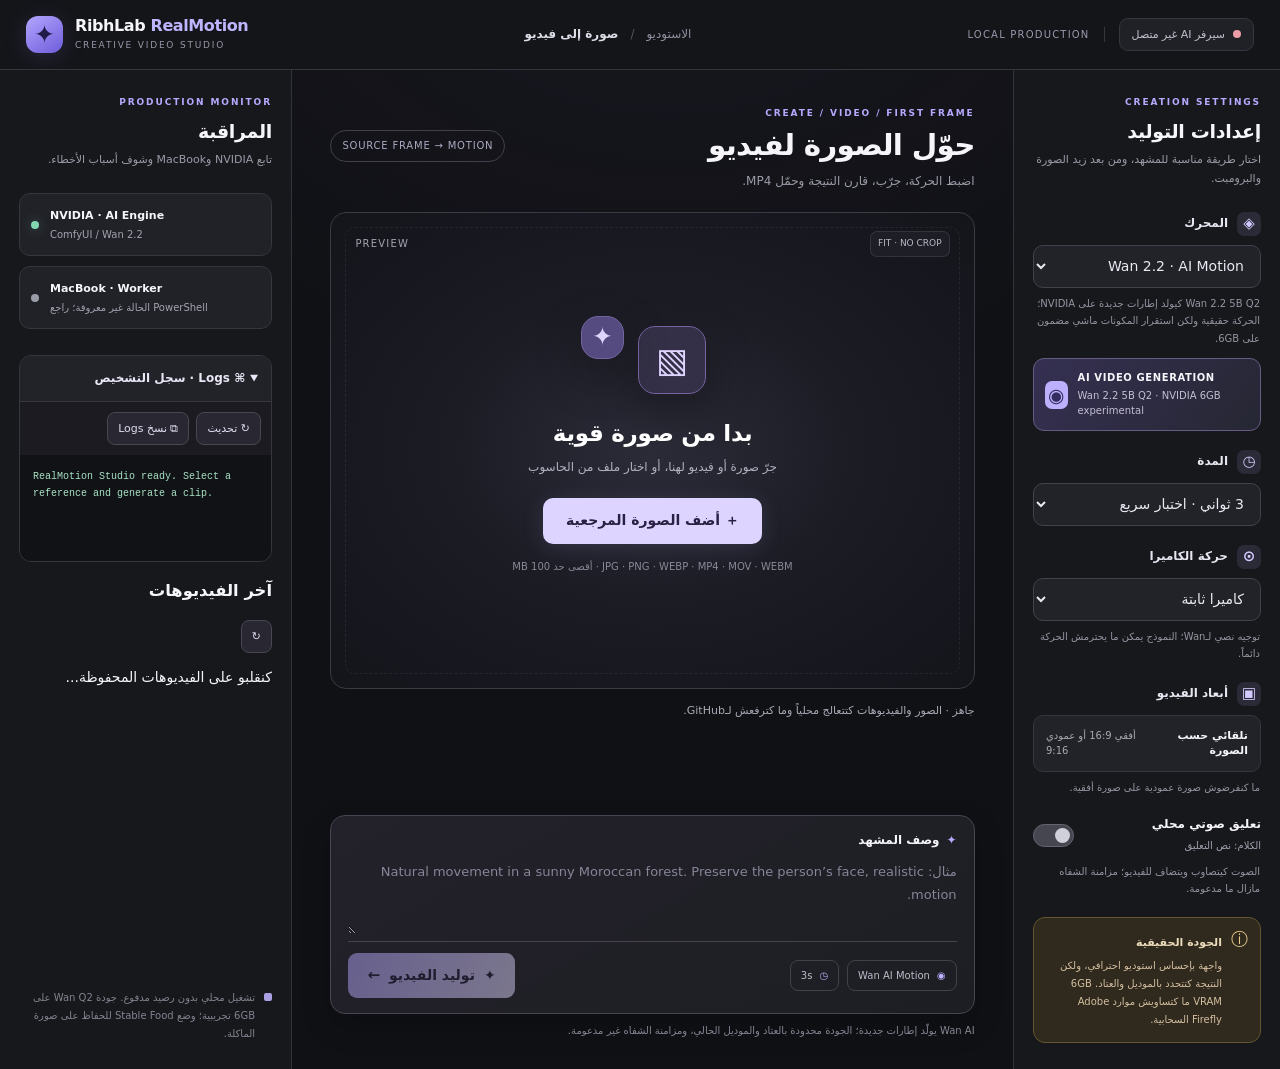
==== commit a72f2868: "Add source-aware steam placement, intensity controls and persistent video library to Studio UI" ====
--- a/static/index.html
+++ b/static/index.html
@@ -6,7 +6,7 @@
   <meta name="theme-color" content="#101114">
   <meta name="description" content="RibhLab RealMotion: local image-to-video creative workspace with honest AI and source-preserving video modes.">
   <title>RealMotion Studio — RibhLab</title>
-  <link rel="stylesheet" href="/static/style.css?v=firefly-studio-2">
+  <link rel="stylesheet" href="/static/style.css?v=realm-quality-3">
 </head>
 <body>
 <div class="shell">
@@ -62,6 +62,16 @@
         <p class="field-help" id="cameraHelp">توجيه نصّي للموديل، ماشي تحكم ميكانيكي مضمون.</p>
       </div>
 
+      <div class="field-group" id="steamControls" hidden>
+        <label class="field-label" for="steamStrength"><span class="field-icon">♨</span> قوة البخار</label>
+        <div class="steam-slider-row">
+          <input type="range" id="steamStrength" min="0.1" max="2" step="0.1" value="0.9" aria-label="Steam intensity">
+          <output id="steamStrengthValue" for="steamStrength">0.9×</output>
+        </div>
+        <p class="field-help">ضغط فوق الماكلة فالمعاينة باش تحدد منين يخرج البخار.</p>
+        <button class="steam-reset" id="resetSteam" type="button">↺ رجّع موضع البخار للوسط</button>
+      </div>
+
       <div class="field-group">
         <label class="field-label"><span class="field-icon">▣</span> أبعاد الفيديو</label>
         <div class="aspect-box"><strong>تلقائي حسب الصورة</strong><span id="aspectInfo">أفقي 16:9 أو عمودي 9:16</span></div>
@@ -93,6 +103,7 @@
         </div>
         <div class="preview-panel hidden" id="previewPanel">
           <img id="previewImg" alt="Uploaded reference image"/>
+          <div class="steam-marker hidden" id="steamMarker" title="Steam origin" aria-hidden="true"><span>♨</span></div>
           <div class="preview-meta"><span id="previewKind">FIRST FRAME</span><span id="previewName"></span></div>
           <button id="replace" class="replace-btn" type="button">＋ زيد صورة</button>
         </div>
@@ -147,11 +158,16 @@
         <pre id="logsText" aria-label="Copyable diagnostic logs" dir="ltr">RealMotion Studio ready. Select a reference and generate a clip.</pre>
       </details>
 
+      <section class="history-panel" aria-label="Previously generated videos">
+        <div class="history-heading"><h3>آخر الفيديوهات</h3><button id="refreshHistory" class="log-btn" type="button" aria-label="Refresh saved videos">↻</button></div>
+        <div id="historyItems" class="history-items"><p class="history-empty">كنقلبو على الفيديوهات المحفوظة...</p></div>
+      </section>
+
       <div class="activity-foot"><span class="status-square"></span><p>تشغيل محلي بدون رصيد مدفوع. جودة Wan Q2 على 6GB تجريبية؛ وضع Stable Food للحفاظ على صورة الماكلة.</p></div>
     </aside>
   </div>
   <input id="fileInput" type="file" accept="image/png,image/jpeg,image/webp,video/mp4,video/webm,video/quicktime,video/x-m4v" multiple hidden>
 </div>
-<script src="/static/app.js?v=firefly-studio-2"></script>
+<script src="/static/app.js?v=realm-quality-3"></script>
 </body>
 </html>
--- a/static/style.css
+++ b/static/style.css
@@ -1,103 +1,203 @@
-:root{color-scheme:dark;--bg:#0b0c12;--surface:#14151e;--surface2:#1b1c27;--stroke:#2d2e3d;--text:#f5f4fa;--muted:#a3a3b6;--accent:#c8a2ff;--accent2:#91a5ff;--success:#81e2c7;--error:#ff999f}
+:root{
+  color-scheme:dark;
+  --bg:#0e0f12; --panel:#16171b; --panel2:#1b1c21;
+  --panel3:#222329; --stroke:#35363e; --stroke-soft:#292a30;
+  --text:#f6f6fa; --muted:#a1a2ad; --faint:#737680;
+  --accent:#9b90ff; --blue:#7a9eff; --success:#7cdbc4; --error:#ff939e;
+}
 *{box-sizing:border-box}
-html{height:100%}
-body{margin:0;min-height:100%;font:14px/1.5 system-ui,'Segoe UI',Tahoma,sans-serif;background:radial-gradient(ellipse 50% 32% at 50% -15%,#35275a70,transparent),var(--bg);color:var(--text)}
+html{min-height:100%;scroll-behavior:smooth}
+body{margin:0;background:var(--bg);color:var(--text);font:14px/1.55 system-ui,-apple-system,"Segoe UI",Tahoma,Arial,sans-serif}
 button,select,textarea{font:inherit}
 button{cursor:pointer}
-button:focus-visible,textarea:focus-visible,select:focus-visible{outline:2px solid var(--accent);outline-offset:2px}
+a{color:inherit}
+button:focus-visible,select:focus-visible,textarea:focus-visible{outline:2px solid var(--accent);outline-offset:2px}
 .hidden{display:none!important}
 .shell{min-height:100vh;display:flex;flex-direction:column}
-.topbar{height:73px;padding:0 clamp(16px,4vw,64px);border-bottom:1px solid #ffffff16;display:flex;justify-content:space-between;align-items:center;gap:18px;background:#11121abb}
-.brand{text-decoration:none;display:flex;align-items:center;gap:11px;color:var(--text);direction:ltr}
-.mark{width:38px;height:38px;background:linear-gradient(130deg,#9372ec,#d5b0f7);border-radius:12px;display:grid;place-items:center;color:#140e23;font-size:25px}
-.brand b{display:block;font-size:17px;letter-spacing:-.3px;line-height:1.2}
-.brand b span{color:#d5c6ff}
-.brand small{display:block;font-size:9px;color:#89869e;letter-spacing:2px}
-.top-actions{display:flex;align-items:center;gap:13px}
-.engine{border:1px solid var(--stroke);border-radius:30px;padding:8px 13px;font-size:12px;color:#b3b0c4;display:flex;align-items:center;gap:8px}
-.engine-dot{width:8px;height:8px;display:inline-block;border-radius:50%;background:#d77e82}
-.engine-dot.online{background:#79ddc1;box-shadow:0 0 11px #79ddc16b}
-.local-pill{font-size:10px;letter-spacing:1.2px;color:#c4b4df}
-.workspace{flex:1;width:min(100%,1160px);margin:0 auto;padding:36px 30px 14px}
-.titleline{display:flex;justify-content:space-between;align-items:end;gap:20px;margin-bottom:23px}
-.eyebrow{font-size:10px;letter-spacing:2px;color:#b4a0dd;font-weight:700;margin-bottom:9px}
-h1{font-size:clamp(23px,3vw,33px);margin:0;letter-spacing:-.7px}
-h1 span{color:#d0aefd}
-.titleline p{color:var(--muted);font-size:12px;max-width:300px;line-height:1.8;margin:0}
-.stage{min-height:clamp(300px,42vh,510px);border:1px dashed #515063;background:radial-gradient(circle at 55% 35%,#2422388a,transparent 55%),linear-gradient(145deg,#171822,#0e1018);border-radius:20px;display:grid;place-items:center;position:relative;overflow:hidden;transition:border .2s,background .2s}
-.stage.dragging{border:2px solid var(--accent);background:#241f35}
-.blank-state{text-align:center;padding:32px;color:var(--text)}
-.upload-art{display:flex;justify-content:center;gap:0;margin:0 0 18px;color:#d2b8fd}
-.upload-art span{border:1px solid #605679;background:#2a253b;border-radius:13px;width:61px;height:61px;display:grid;place-items:center;font-size:27px;box-shadow:0 12px 50px #0005}
-.upload-art span+span{margin-right:-12px;transform:translateY(-10px);background:#373049}
-.blank-state h2{font-size:23px;margin:8px 0 4px}
-.blank-state p{color:var(--muted);margin:0 0 22px}
-.choose-btn,.download-btn{background:#e6d6ff;color:#221d34;border:0;border-radius:11px;padding:12px 19px;font-weight:750;display:inline-block;text-decoration:none}
-.choose-btn:hover,.download-btn:hover{background:#fff}
-.file-hint{color:#858498;font-size:11px;margin-top:15px}
-.preview-panel,.result-panel{width:100%;height:100%;min-height:inherit;position:absolute;inset:0;display:flex;align-items:center;justify-content:center}
-.preview-panel img{height:100%;width:100%;object-fit:contain;max-height:510px;background:#0a0c11}
-.preview-meta{position:absolute;bottom:16px;right:17px;left:17px;display:flex;align-items:center;justify-content:space-between;gap:12px;direction:ltr;text-align:left;text-shadow:0 1px 5px #000;background:#12111cbd;border:1px solid #ffffff22;border-radius:9px;padding:8px 11px;font-size:11px;color:#d9d8e4;overflow:hidden}
-.preview-meta #previewName{overflow:hidden;text-overflow:ellipsis;white-space:nowrap}
-.replace-btn{position:absolute;top:16px;left:16px;border:1px solid #ffffff3d;color:white;background:#171822cf;padding:9px 13px;border-radius:10px}
-.result-panel{flex-direction:column;background:#08090e;padding:12px}
-.result-panel video{height:calc(100% - 58px);max-height:455px;max-width:100%;width:100%;object-fit:contain}
-.result-footer{height:58px;width:100%;display:flex;align-items:center;justify-content:space-between;gap:12px;color:#aee8d9;font-size:13px}
-.download-btn{padding:9px 15px}
-.media-strip{display:flex;align-items:center;gap:14px;margin-top:14px}
-.media-strip-label{color:#a6a4b4;white-space:nowrap;font-size:12px}
-.media-strip-label span{color:#777489}
-.media-items{display:flex;gap:9px;overflow-x:auto;padding:4px 2px;max-width:100%}
-.media-thumb{width:75px;height:64px;flex:0 0 auto;border:2px solid #373642;border-radius:10px;overflow:hidden;background:#232433;position:relative;padding:0}
-.media-thumb.selected{border-color:var(--accent);box-shadow:0 0 0 2px #c8a2ff2a}
+.topbar{height:70px;flex:0 0 70px;padding:0 26px;background:#16171bcc;border-bottom:1px solid #35363c;display:flex;align-items:center;justify-content:space-between;gap:22px;direction:ltr}
+.brand{display:flex;align-items:center;gap:12px;text-decoration:none;white-space:nowrap;direction:ltr}
+.mark{width:37px;height:37px;border-radius:12px;background:linear-gradient(145deg,#b3a6ff,#6d5cda);color:#211b49;display:grid;place-items:center;font-size:25px;box-shadow:0 4px 23px #9883ff29}
+.brand b{font-size:16px;letter-spacing:-.4px;display:block;line-height:1.2}
+.brand em{font-style:normal;color:#beb5ff}
+.brand small{display:block;margin-top:3px;color:#9898aa;font-size:9px;letter-spacing:1.8px}
+.breadcrumb{display:flex;gap:12px;align-items:center;font-size:12px;color:#8f919f;direction:rtl}
+.breadcrumb strong{color:#dddde8;font-weight:600}
+.bread-divider{color:#55555b}
+.top-actions{display:flex;align-items:center;gap:14px;direction:rtl}
+.engine{display:flex;align-items:center;gap:8px;border:1px solid var(--stroke);background:#202127;border-radius:9px;padding:7px 12px;color:#c2c2ce;font-size:11px;white-space:nowrap}
+.engine-dot,.hw-dot{width:8px;height:8px;border-radius:50%;background:#ec9ca6;display:inline-block}
+.engine-dot.online,.hw-dot{background:#81d7b0;box-shadow:0 0 12px #81d7b057}
+.hw-dot.blue{background:#9a9caa;box-shadow:none}
+.local-pill{font-size:10px;letter-spacing:1.2px;color:#9998ad;border-right:1px solid var(--stroke);padding-right:14px;white-space:nowrap}
+.workbench{width:100%;max-width:2000px;margin:auto;flex:1;display:grid;grid-template-columns:267px minmax(420px,1fr) 292px;min-height:calc(100vh - 70px);direction:rtl}
+.control-pane,.activity-pane{background:#17181c;padding:26px 19px;min-width:0}
+.control-pane{border-left:1px solid #33343b}
+.activity-pane{border-right:1px solid #33343b}
+.pane-heading{margin-bottom:23px}
+.pane-eyebrow{font-size:9px;font-weight:800;letter-spacing:1.9px;color:#b5aaff;direction:ltr;text-align:right;margin-bottom:7px}
+.pane-heading h2{font-size:19px;letter-spacing:-.3px;margin:0 0 5px;font-weight:720}
+.pane-heading p{margin:0;color:#9b9ba8;font-size:11px;line-height:1.7}
+.field-group{margin-bottom:19px}
+.field-label{display:flex;align-items:center;gap:9px;color:#e7e6f1;font-size:12px;font-weight:700;margin-bottom:9px}
+.field-icon{display:inline-grid;place-items:center;background:#2b2a37;color:#d2c9ff;width:24px;height:24px;border-radius:7px;font-size:15px}
+.field-select{width:100%;padding:11px 12px;min-height:43px;color:#e9e9f2;background:#222329;border:1px solid #41424d;border-radius:10px;cursor:pointer}
+.field-select:hover,.field-select:focus{border-color:#9284da}
+.field-select option{background:#1b1c21}
+.field-select:disabled{opacity:.62;cursor:not-allowed}
+.field-help{font-size:10px;line-height:1.75;color:#9495a2;margin:7px 1px 0}
+.engine-card{margin-top:11px;padding:11px;background:linear-gradient(125deg,#353052,#262733);border-radius:11px;border:1px solid #655b84;display:flex;gap:10px;align-items:center;direction:ltr;text-align:left}
+.engine-symbol{width:28px;height:28px;display:grid;place-items:center;border-radius:7px;background:#bcb0ff;color:#332d5d;font-size:19px}
+.engine-card strong{display:block;font-size:10px;letter-spacing:.6px}
+.engine-card small{display:block;color:#c3bfd2;font-size:10px;margin-top:2px}
+.aspect-box{border:1px solid var(--stroke);padding:12px;background:#222329;border-radius:10px;display:flex;align-items:center;justify-content:space-between;gap:10px}
+.aspect-box strong{font-size:11px;line-height:1.4}
+.aspect-box span{font-size:10px;color:#a9a9b3;text-align:left}
+.toggle-line{display:flex;align-items:center;justify-content:space-between;gap:10px;position:relative;cursor:pointer}
+.toggle-copy strong{font-size:12px;display:block}
+.toggle-copy small{font-size:10px;color:#a0a1ae}
+.toggle-line input{position:absolute;opacity:0;left:0;width:1px;height:1px}
+.toggle-ui{width:41px;height:23px;display:inline-block;border-radius:999px;background:#454650;border:1px solid #646471;flex:0 0 auto;position:relative;transition:background .2s}
+.toggle-ui:before{content:"";position:absolute;top:3px;right:3px;width:15px;height:15px;border-radius:50%;background:#cfd0da;transition:transform .2s}
+.toggle-line input:checked+.toggle-ui{background:#8878ee;border-color:#a99cff}
+.toggle-line input:checked+.toggle-ui:before{transform:translateX(-18px);background:white}
+.toggle-line input:focus-visible+.toggle-ui{outline:2px solid var(--accent);outline-offset:3px}
+.truth-card{display:flex;gap:9px;border:1px solid #64542f;background:#30291d;border-radius:12px;padding:13px 12px}
+.truth-card>span{font-size:17px;color:#e9cb8c;line-height:1}
+.truth-card strong{color:#ebdcbb;font-size:11px}
+.truth-card p{margin:5px 0 0;color:#d3bfa0;font-size:10px;line-height:1.8}
+.workspace{min-width:0;padding:31px clamp(18px,3vw,48px) 30px;background:radial-gradient(ellipse 90% 45% at 52% -13%,#39304e30,transparent),#101115;display:flex;flex-direction:column;gap:0}
+.canvas-heading{display:flex;align-items:center;justify-content:space-between;gap:12px;margin-bottom:21px}
+.canvas-heading h1{font-size:clamp(24px,2.3vw,32px);letter-spacing:-.75px;margin:0;font-weight:760}
+.canvas-heading p{margin:4px 0 0;color:#9c9ca9;font-size:12px}
+.canvas-tag{border:1px solid #41404c;border-radius:99px;color:#ababc2;padding:7px 11px;font-size:10px;white-space:nowrap;letter-spacing:.8px;direction:ltr}
+.stage{min-height:390px;height:min(53vh,560px);border:1px solid #393a43;border-radius:16px;display:grid;place-items:center;position:relative;overflow:hidden;background:radial-gradient(ellipse at 50% 50%,#2b2c38 0%,#1b1c24 44%,#14151b 100%);transition:border .2s}
+.stage:before{content:"";position:absolute;inset:14px;pointer-events:none;border:1px dashed #45445055;border-radius:10px}
+.stage.dragging{border:2px solid #b1a3ff;background:#292633}
+.stage-chrome{position:absolute;z-index:3;left:24px;right:24px;top:18px;display:flex;align-items:center;justify-content:space-between;direction:ltr;pointer-events:none}
+.stage-chrome-label{font-size:10px;color:#a3a3b1;letter-spacing:1.2px}
+.stage-chrome-pill{font-size:9px;padding:5px 7px;background:#212129c7;border:1px solid #ffffff18;border-radius:7px;color:#b8b9c5}
+.blank-state{position:relative;z-index:1;text-align:center;padding:30px;color:#fff}
+.upload-art{display:flex;align-items:center;justify-content:center;margin-bottom:22px}
+.upload-art span{border:1px solid #7464a0;background:#343047;border-radius:17px;width:68px;height:68px;display:grid;place-items:center;font-size:34px;color:#dfd5ff;box-shadow:0 17px 48px #0005}
+.upload-art span+span{width:43px;height:43px;font-size:25px;transform:translate(-14px,-23px);margin-left:-4px;background:#554b80}
+.blank-state h2{font-size:23px;margin:0 0 6px;letter-spacing:-.3px}
+.blank-state p{font-size:12px;color:#b1b1c0;margin:0 0 22px}
+.choose-btn{background:#ddd4ff;color:#292043;font-weight:760;padding:12px 23px;border-radius:10px;border:0;box-shadow:0 4px 22px #bcadff25}
+.choose-btn:hover{background:#f3edff}
+.file-hint{font-size:10px;color:#898997;margin-top:15px}
+.preview-panel,.result-panel{position:absolute;inset:0;min-height:100%;width:100%;display:flex;align-items:center;justify-content:center}
+.preview-panel img{width:100%;height:100%;object-fit:contain;background:#0f1014}
+.preview-meta{position:absolute;bottom:17px;left:16px;right:16px;border:1px solid #ffffff2c;border-radius:9px;background:#16161ccc;color:#eceaf3;padding:9px 11px;display:flex;justify-content:space-between;align-items:center;gap:12px;direction:ltr;font-size:10px;overflow:hidden}
+.preview-meta #previewName{white-space:nowrap;overflow:hidden;text-overflow:ellipsis}
+.replace-btn{position:absolute;z-index:4;left:18px;top:55px;padding:8px 13px;border:1px solid #ffffff5a;border-radius:9px;background:#202126d9;color:#fff;font-size:11px}
+.result-panel{background:#101116;flex-direction:column;padding:12px}
+.result-panel video{max-width:100%;width:100%;height:calc(100% - 54px);object-fit:contain}
+.result-footer{width:100%;height:54px;display:flex;align-items:center;justify-content:space-between;gap:12px;color:#9ce3c9;font-size:11px}
+.download-btn{background:#d9d2fb;color:#221e37;padding:8px 12px;border-radius:8px;font-size:11px;font-weight:700;text-decoration:none;white-space:nowrap}
+.download-btn:hover{background:#f2ecff}
+.media-strip{display:flex;align-items:center;gap:12px;margin-top:15px}
+.media-strip-label{font-size:11px;color:#b1b1c1;white-space:nowrap}
+.media-strip-label span{color:#838493}
+.media-items{display:flex;gap:8px;overflow-x:auto;max-width:100%;padding:3px}
+.media-thumb{border-radius:9px;border:2px solid #383942;background:#282830;overflow:hidden;flex:0 0 58px;height:56px;padding:0;position:relative}
+.media-thumb.selected{border-color:#b0a2ff;box-shadow:0 0 0 2px #b0a2ff30}
 .media-thumb img{width:100%;height:100%;object-fit:cover}
-.video-flag{position:absolute;right:3px;bottom:3px;background:#13111dbb;color:white;padding:0 4px;border-radius:3px}
-.small-add{background:#252432;color:white;border:1px solid #494458;border-radius:10px;width:44px;height:44px;flex:0 0 auto}
-.message-line{min-height:24px;color:#9d9caf;font-size:12px;margin:13px 2px 0}
+.video-flag{position:absolute;bottom:2px;right:3px;background:#191922d0;padding:0 4px;color:white;font-size:10px}
+.small-add{border:1px solid #444451;background:#2b2b33;color:#efedff;border-radius:9px;width:40px;height:40px;flex:0 0 auto;font-size:18px}
+.message-line{margin:13px 0 14px;min-height:22px;color:#aaaab6;font-size:11px;overflow-wrap:anywhere}
 .message-line[data-kind=error]{color:var(--error)}
 .message-line[data-kind=success]{color:var(--success)}
-.progress{height:5px;background:#262433;border-radius:4px;overflow:hidden;margin:8px 0}
-.progress>div{height:100%;width:0;background:linear-gradient(90deg,#b28ff5,#c3c6ff);transition:width .4s}
-.composer-wrap{position:sticky;bottom:0;background:linear-gradient(180deg,#0b0c12e0,#0b0c12 15%);padding:16px clamp(15px,5vw,45px) 15px;z-index:10}
-.composer{max-width:1100px;margin:auto;background:linear-gradient(145deg,#1c1c28,#181922);border:1px solid #3c394d;border-radius:18px;box-shadow:0 12px 38px #0008;padding:15px 17px 12px}
-.prompt-label{display:block;font-weight:650;color:#ddd9eb;margin-bottom:7px}
-.composer textarea{color:#f3f0fc;resize:vertical;background:transparent;outline:none;border:none;width:100%;min-height:66px;max-height:200px;padding:4px 0;line-height:1.8;font-size:13px}
-.composer textarea::placeholder{color:#89879b}
-.composer-tools{display:flex;align-items:center;justify-content:space-between;gap:12px;border-top:1px solid #ffffff0e;padding-top:12px}
-.settings{display:flex;align-items:center;gap:10px;flex-wrap:wrap}
-.setting{font-size:12px;color:#d8d4e6;display:flex;gap:6px;align-items:center;border:1px solid #454256;background:#242331;border-radius:9px;padding:7px 11px;cursor:pointer}
-.setting select{appearance:none;border:0;background:transparent;color:inherit;cursor:pointer;outline:none}
-.setting select option{background:#242331}
-.setting input{accent-color:#d5b3ff}
-.hint-inline{font-size:11px;color:#928fa5}
-.generate-btn{background:linear-gradient(100deg,#ded0ff,#b9a9ff);border:0;border-radius:11px;color:#231937;padding:11px 21px;font-weight:750;white-space:nowrap;display:flex;align-items:center;gap:10px;direction:ltr}
-.generate-btn:disabled{cursor:not-allowed;opacity:.45}
-.chevron{font-size:16px}
-.footnote{max-width:1100px;margin:8px auto 0;text-align:center;color:#7e7b8e;font-size:10px}
-@media(max-width:700px){.workspace{padding:21px 13px 8px}.topbar{padding:0 12px;height:63px}.brand b{font-size:14px}.brand small{font-size:8px}.mark{width:34px;height:34px}.local-pill{display:none}.titleline{display:block}.titleline p{margin-top:10px;max-width:none}.stage{min-height:320px}.composer-wrap{padding:8px 10px 12px}.composer{padding:11px}.composer-tools{align-items:stretch}.settings{gap:6px}.hint-inline{display:none}.generate-btn{padding:10px 13px}.preview-meta{font-size:9px}}
-
-/* Production monitor, explicitly separating measured sampler steps from stage estimates */
-.job-dashboard{margin-top:14px;padding:16px 18px;border:1px solid #484057;border-radius:16px;background:#1a1a26}
-.job-heading{display:flex;gap:12px;align-items:center;justify-content:space-between;flex-wrap:wrap}
-.job-heading strong{font-size:15px;color:#e9ddff}
-.job-heading small{display:inline-block;color:#9c97b2;margin-inline-start:12px;font-variant-numeric:tabular-nums}
-.job-actions{display:flex;align-items:center;gap:12px}
-#pct{font-variant-numeric:tabular-nums;font-weight:700;color:#d8c0ff;min-width:50px;text-align:center}
-.cancel-btn{border:1px solid #b27880;border-radius:9px;background:#36212b;color:#ffbdc4;padding:9px 16px;font-weight:650}
-.cancel-btn:hover{background:#522b37}
-.cancel-btn:disabled{opacity:.5;cursor:wait}
-.job-dashboard .progress{height:9px;margin:13px 0}
-.production-stages{display:flex;gap:9px;flex-wrap:wrap}
-.production-stages span{border-radius:20px;border:1px solid #383344;background:#25232e;color:#9692a6;padding:6px 10px;font-size:11px}
-.production-stages span.active{color:#e8d8ff;border-color:#c3a3f1;background:#4e385d}
-.production-stages span.done{color:#8be8c2;border-color:#397b67}
-.progress-explainer{font-size:10px;color:#a09aaf;margin-top:10px}
-.debug-panel{margin-top:16px;max-width:100%;border:1px solid #373445;border-radius:14px;background:#12131c;overflow:hidden}
-.debug-panel summary{cursor:pointer;font-size:13px;font-weight:650;padding:13px 16px;color:#dbd3e8}
-.debug-panel[open] summary{border-bottom:1px solid #3e394a}
-.debug-actions{display:flex;gap:8px;align-items:center;flex-wrap:wrap;justify-content:flex-start;padding:10px 12px}
-#workerConnection{margin-inline-end:auto;color:#a6b7c0;font-size:12px}
-.log-btn{background:#282637;border:1px solid #544763;border-radius:8px;color:#ebe0ff;padding:8px 12px;font-size:12px}
-.log-btn:hover{background:#3a314b}
-#logsText{direction:ltr;text-align:left;white-space:pre-wrap;overflow-wrap:anywhere;overflow-y:auto;max-height:245px;min-height:90px;margin:0;padding:12px 15px;background:#090b11;color:#a4e6c5;font-size:12px;line-height:1.6;user-select:text}
-@media(max-width:700px){.job-dashboard{padding:12px}.job-heading{align-items:flex-start}.production-stages{gap:5px}.production-stages span{font-size:10px}.debug-panel summary{font-size:12px}.debug-actions{gap:6px}#workerConnection{width:100%}}
+.composer-wrap{margin-top:auto;padding-top:6px}
+.composer{border:1px solid #484451;background:linear-gradient(150deg,#23212a,#1d1e24);border-radius:15px;box-shadow:0 12px 30px #0003;padding:15px 17px}
+.prompt-label{display:flex;align-items:center;gap:7px;font-weight:750;font-size:12px}
+.prompt-spark{color:#b5aaff}
+.composer textarea{direction:auto;text-align:start;width:100%;background:transparent;color:#f9f7ff;border:0;resize:vertical;min-height:80px;max-height:190px;padding:11px 0 5px;outline:none;line-height:1.75;font-size:13px}
+.composer textarea::placeholder{color:#858597}
+.composer-tools{display:flex;justify-content:space-between;align-items:center;gap:12px;border-top:1px solid #47434c;padding-top:11px}
+.settings{display:flex;align-items:center;gap:8px;flex-wrap:wrap}
+.setting{display:flex;align-items:center;gap:7px;color:#bdbbc9;border-radius:8px;border:1px solid #41404d;padding:7px 10px;font-size:10px}
+.setting>span:first-child{color:#bcb0ff}
+.generate-btn{border:0;border-radius:9px;background:linear-gradient(110deg,#b6a7ff,#e2d9ff);padding:11px 19px;display:flex;gap:9px;align-items:center;color:#201b39;font-weight:800;white-space:nowrap}
+.generate-btn:hover:not(:disabled){filter:brightness(1.09)}
+.generate-btn:disabled{opacity:.47;cursor:not-allowed}
+.chevron{font-size:15px}
+.footnote{color:#868694;font-size:10px;margin:9px 0 0;line-height:1.6}
+.activity-pane{display:flex;flex-direction:column}
+.hardware-card{display:flex;align-items:center;gap:11px;background:#212228;border:1px solid #35363e;border-radius:11px;padding:13px 11px;margin-bottom:10px;direction:ltr}
+.hardware-card>div{min-width:0}
+.hardware-card strong{display:block;font-size:11px}
+.hardware-card small{display:block;color:#a1a4b0;font-size:10px;line-height:1.5;margin-top:3px;overflow-wrap:anywhere}
+.job-dashboard{background:#24222d;border:1px solid #51465f;border-radius:13px;padding:14px 12px;margin:10px 0}
+.job-heading{display:flex;align-items:flex-start;justify-content:space-between;gap:8px}
+.job-heading strong{font-size:11px;line-height:1.7}
+.job-heading small{font-variant-numeric:tabular-nums;color:#adacbc;font-size:10px}
+.job-count{display:flex;align-items:end;justify-content:space-between;gap:8px;margin-top:12px}
+.job-count #pct{color:#d3c3ff;font-size:26px;line-height:1;font-weight:800;font-variant-numeric:tabular-nums;direction:ltr}
+.job-count span:last-child{font-size:9px;color:#9f9dad}
+.progress{height:7px;border-radius:9px;background:#393644;overflow:hidden;margin:12px 0}
+.progress>div{height:100%;width:0;background:linear-gradient(90deg,#806ddf,#cdbbff);transition:width .25s}
+.production-stages{display:flex;flex-direction:column;gap:6px;margin:12px 0}
+.production-stages span{display:block;padding:7px 9px;border:1px solid #3e3945;border-radius:8px;color:#9994a6;font-size:10px}
+.production-stages span.active{border-color:#9985d9;background:#3b3154;color:#f2eaff}
+.production-stages span.done{border-color:#42745d;color:#a4e3c7}
+.cancel-btn{display:block;width:100%;margin-top:12px;background:#3b232c;color:#ffbec5;border:1px solid #85525e;border-radius:9px;padding:10px}
+.cancel-btn:hover{background:#512b39}
+.cancel-btn:disabled{opacity:.53;cursor:wait}
+.progress-explainer{font-size:9px;color:#a5a1b0;line-height:1.7}
+.debug-panel{margin-top:16px;border:1px solid #36373e;border-radius:12px;overflow:hidden;background:#1b1b21;max-width:100%}
+.debug-panel summary{cursor:pointer;padding:13px;color:#e9e6f6;font-size:12px;font-weight:700;list-style-position:inside;background:#222229}
+.debug-panel[open] summary{border-bottom:1px solid #383840}
+.debug-actions{padding:10px;display:flex;flex-wrap:wrap;gap:7px}
+.log-btn{border:1px solid #484652;background:#292832;color:#e1dcef;border-radius:8px;padding:7px 10px;font-size:11px}
+.log-btn:hover{background:#373443}
+#logsText{direction:ltr;text-align:left;background:#101216;color:#a9e3c5;margin:0;padding:13px;font-size:10px;line-height:1.75;white-space:pre-wrap;overflow-wrap:anywhere;overflow-y:auto;min-height:106px;max-height:330px;user-select:text}
+.activity-foot{margin-top:auto;padding-top:22px;display:flex;gap:9px;align-items:flex-start}
+.status-square{height:8px;width:8px;flex:0 0 auto;margin-top:4px;border-radius:2px;background:#aa9fe2}
+.activity-foot p{font-size:10px;color:#848491;margin:0;line-height:1.8}
+@media(max-width:1200px){
+  .workbench{grid-template-columns:240px minmax(350px,1fr) 249px}
+  .control-pane,.activity-pane{padding:22px 13px}
+  .workspace{padding:25px 20px}
+  .local-pill{display:none}
+}
+@media(max-width:1020px){
+  .workbench{grid-template-columns:255px minmax(0,1fr)}
+  .activity-pane{grid-column:1/-1;border-top:1px solid #34343e;border-right:0;display:grid;grid-template-columns:1fr 1fr;column-gap:12px;align-items:start}
+  .activity-pane .pane-heading{grid-column:1/-1}
+  .hardware-card{grid-column:1}
+  .job-dashboard{grid-column:2;grid-row:2 / span 2}
+  .debug-panel{grid-column:1/-1}
+  .activity-foot{grid-column:1/-1}
+}
+@media(max-width:700px){
+  .topbar{height:62px;flex-basis:62px;padding:0 13px;gap:8px}
+  .brand b{font-size:13px}.brand small{font-size:7px}.mark{width:33px;height:33px}
+  .breadcrumb{display:none}
+  .engine{padding:6px 9px;font-size:10px}
+  .workbench{display:flex;flex-direction:column;min-height:0}
+  .control-pane{order:1;border:0;border-bottom:1px solid #33333c;padding:18px 15px;display:grid;grid-template-columns:1fr 1fr;gap:9px 13px}
+  .control-pane>.pane-heading{grid-column:1/-1;margin-bottom:5px}
+  .field-group{margin:0 0 7px}
+  .field-group:first-of-type,.field-group:nth-of-type(5),.control-pane>.truth-card{grid-column:1/-1}
+  .truth-card{margin-top:8px}
+  .workspace{order:2;padding:23px 14px}
+  .canvas-heading{margin-bottom:14px}
+  .canvas-tag{display:none}
+  .stage{height:375px;min-height:300px}
+  .blank-state h2{font-size:20px}
+  .composer{padding:12px}
+  .composer-tools{align-items:stretch}
+  .generate-btn{padding:10px 12px}
+  .activity-pane{order:3;display:block;padding:19px 14px}
+  .job-dashboard{margin:16px 0}
+  .debug-panel{margin:12px 0}
+}
+@media(max-width:400px){
+  .control-pane{display:block}
+  .control-pane>.pane-heading{margin-bottom:14px}
+  .field-group{margin-bottom:14px}
+  .canvas-heading h1{font-size:23px}
+  .canvas-heading p{font-size:10px}
+  .stage{height:310px}
+  .settings{gap:4px}.setting{padding:6px;font-size:9px}
+}
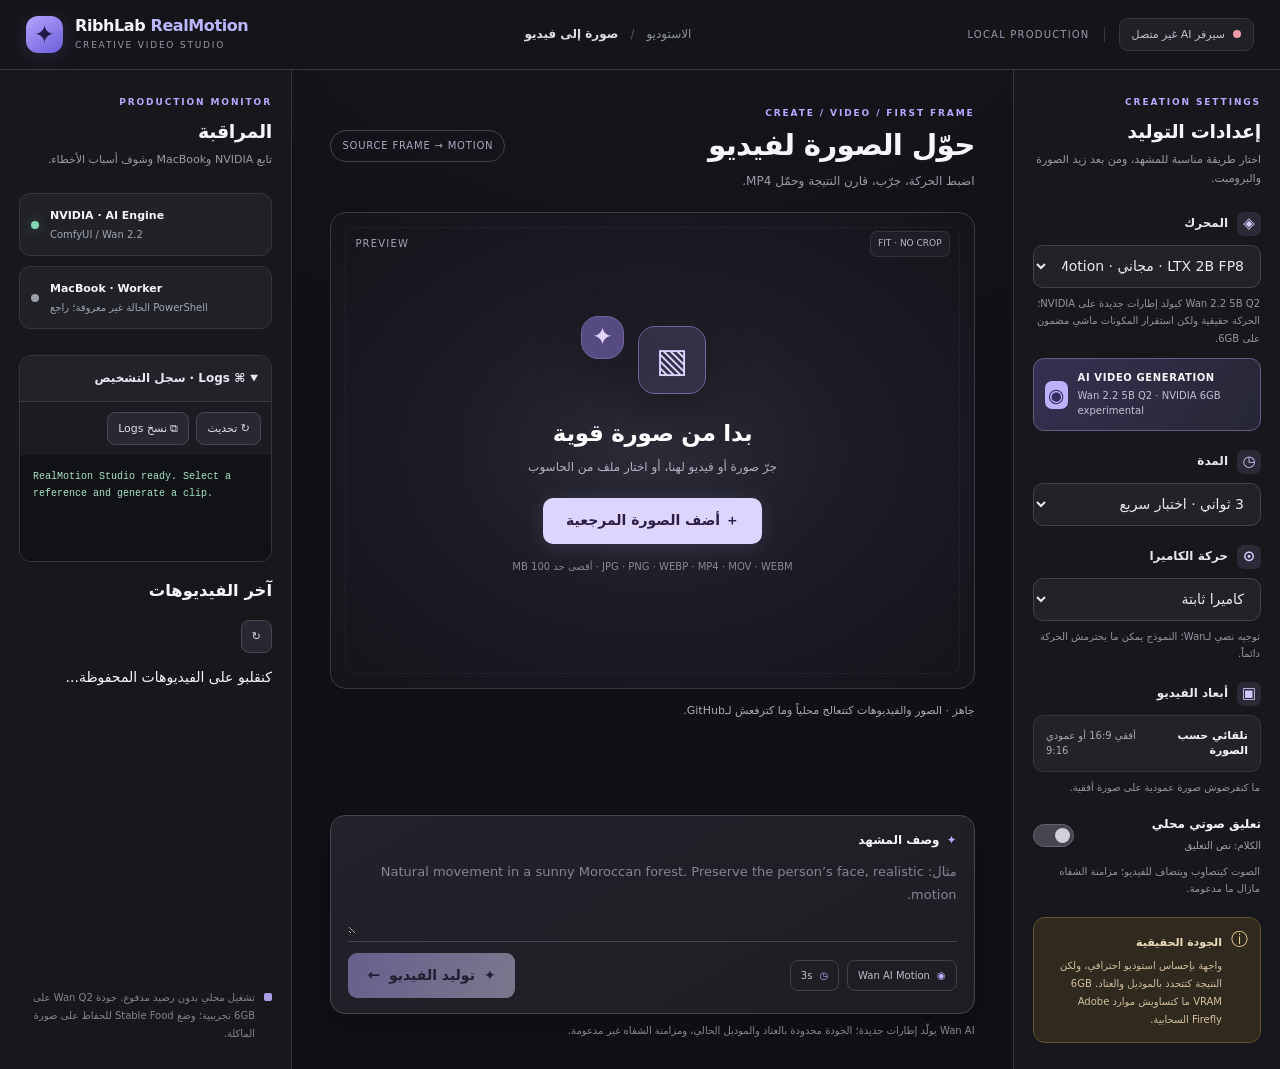
==== commit 041a88dd: "Add LTX 2B free local motion engine and model setup feedback to Studio" ====
--- a/static/index.html
+++ b/static/index.html
@@ -33,10 +33,13 @@
       <div class="field-group">
         <label class="field-label" for="renderMode"><span class="field-icon">◈</span> المحرك</label>
         <select class="field-select" id="renderMode">
+          <option value="ltx_2b">LTX 2B FP8 · مجاني · AI Motion</option>
           <option value="wan_ai">Wan 2.2 · AI Motion</option>
           <option value="stable_food">Stable Food · الحفاظ على الصورة</option>
         </select>
         <p class="field-help" id="modeHelp">توليد حركة جديدة فعلياً على NVIDIA. جودة Wan Q2 تجريبية وقد تظهر تشوهات.</p>
+        <p class="field-help" id="ltxReady" hidden aria-live="polite"></p>
+        <a class="field-help" id="ltxSetup" hidden href="https://github.com/ribhlab/RibhLab-RealMotion/blob/main/LTX_FREE_SETUP.md" target="_blank" rel="noopener noreferrer">إعداد LTX المجاني · موديل + T5</a>
         <div class="engine-card" id="engineCard"><span class="engine-symbol">◉</span><div><strong id="modeTitle">AI VIDEO GENERATION</strong><small id="modeSub">Wan GGUF · CUDA · 6GB experimental</small></div></div>
       </div>
 
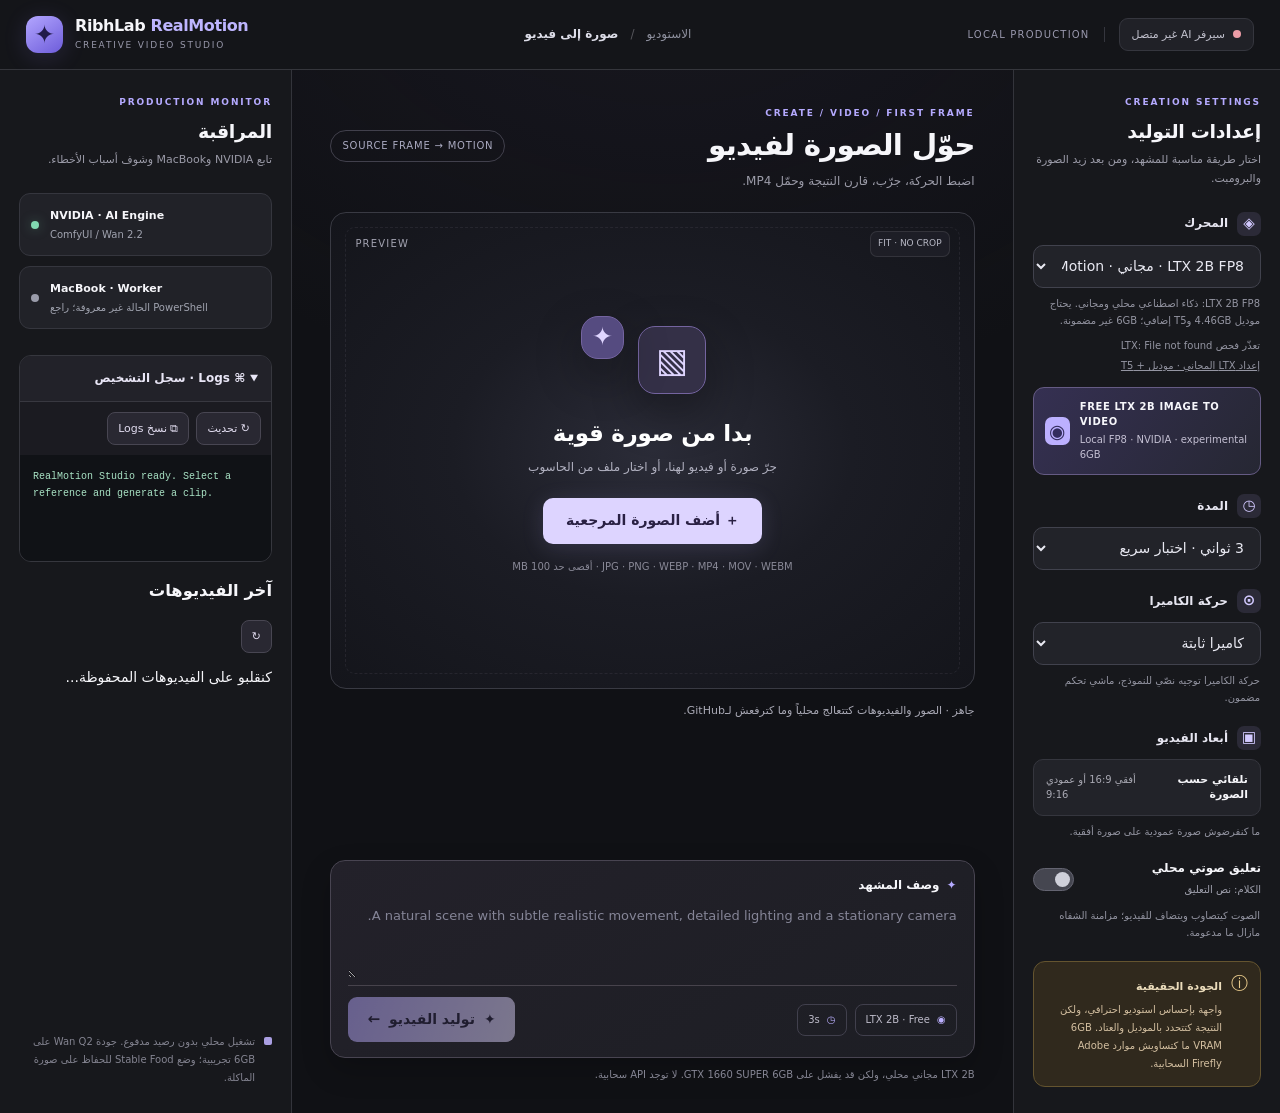
==== commit fa4e9162: "ui: expose native Wan engine readiness and setup guidance" ====
--- a/static/index.html
+++ b/static/index.html
@@ -39,6 +39,8 @@
         </select>
         <p class="field-help" id="modeHelp">توليد حركة جديدة فعلياً على NVIDIA. جودة Wan Q2 تجريبية وقد تظهر تشوهات.</p>
         <p class="field-help" id="ltxReady" hidden aria-live="polite"></p>
+        <p class="field-help" id="wanReady" hidden aria-live="polite"></p>
+        <a class="field-help" id="wanSetup" hidden href="https://github.com/ribhlab/RibhLab-RealMotion/blob/main/WINDOWS_LOCAL.md" target="_blank" rel="noopener noreferrer">إصلاح موديلات Wan وGGUF · دليل Windows</a>
         <a class="field-help" id="ltxSetup" hidden href="https://github.com/ribhlab/RibhLab-RealMotion/blob/main/LTX_FREE_SETUP.md" target="_blank" rel="noopener noreferrer">إعداد LTX المجاني · موديل + T5</a>
         <div class="engine-card" id="engineCard"><span class="engine-symbol">◉</span><div><strong id="modeTitle">AI VIDEO GENERATION</strong><small id="modeSub">Wan GGUF · CUDA · 6GB experimental</small></div></div>
       </div>
@@ -171,6 +173,6 @@
   </div>
   <input id="fileInput" type="file" accept="image/png,image/jpeg,image/webp,video/mp4,video/webm,video/quicktime,video/x-m4v" multiple hidden>
 </div>
-<script src="/static/app.js?v=realm-quality-3"></script>
+<script src="/static/app.js?v=realm-quality-4"></script>
 </body>
 </html>
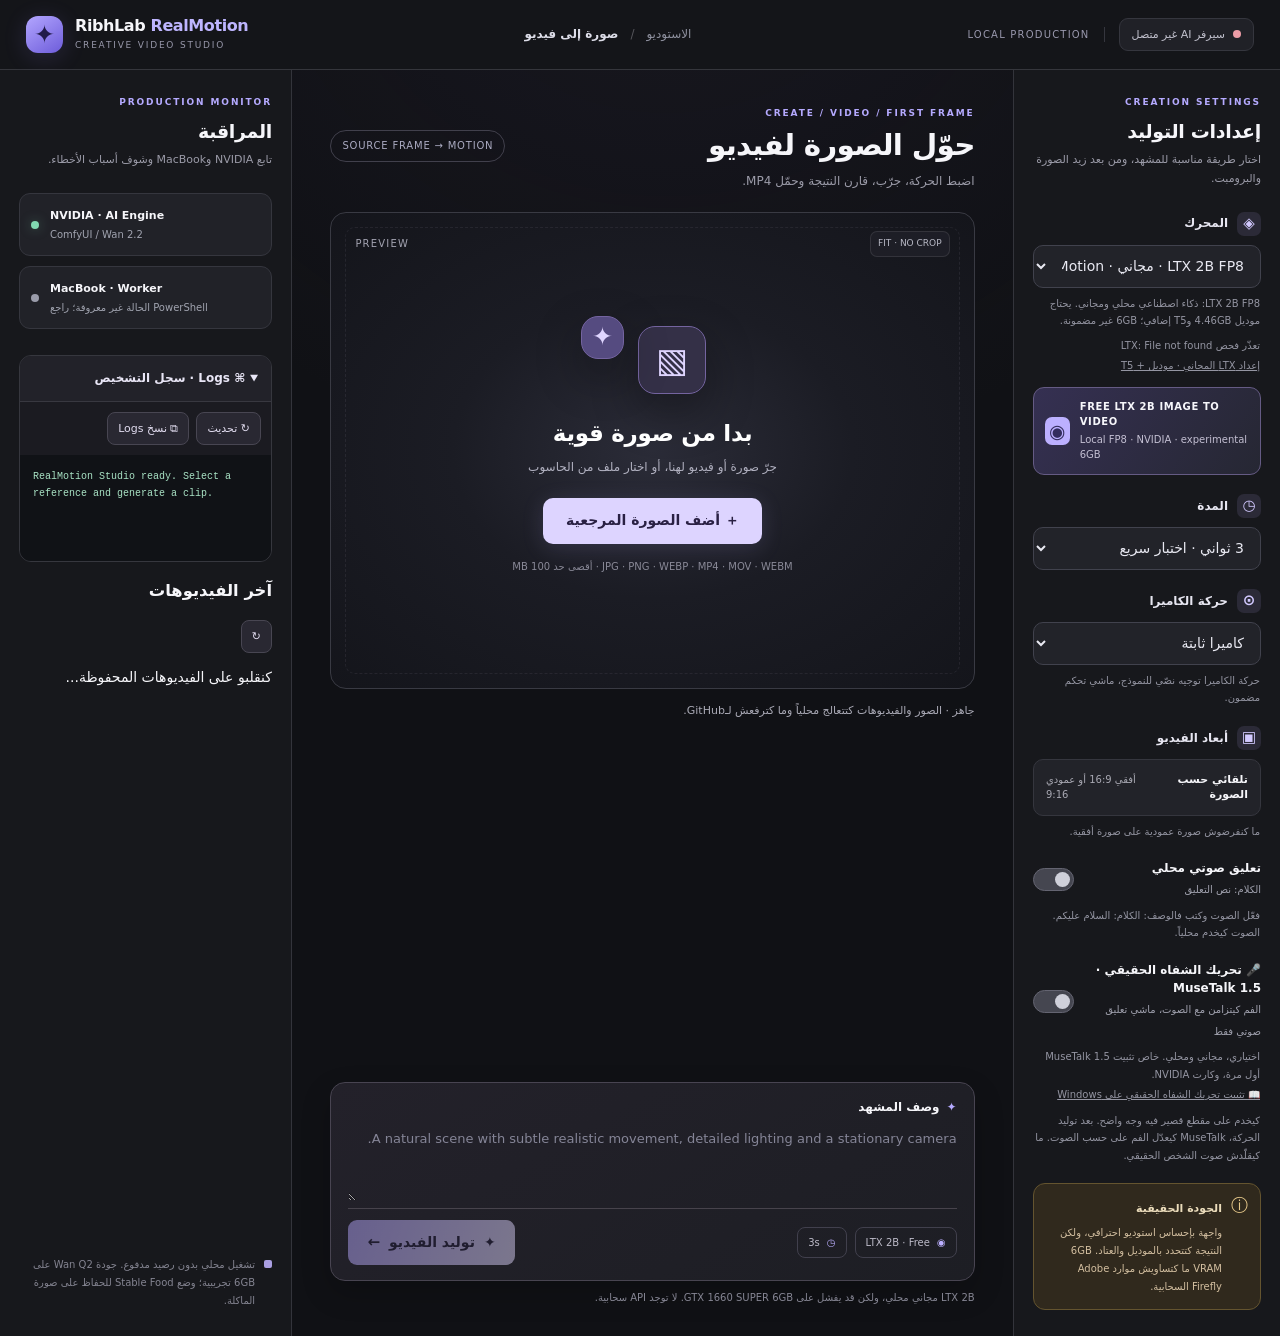
==== commit 1c687537: "ui: add true MuseTalk 1.5 lip-sync toggle, installation status and short-video guidance" ====
--- a/static/index.html
+++ b/static/index.html
@@ -85,7 +85,13 @@
 
       <div class="field-group">
         <label class="toggle-line" for="withVoice"><span class="toggle-copy"><strong>تعليق صوتي محلي</strong><small>الكلام: نص التعليق</small></span><input type="checkbox" id="withVoice"><span class="toggle-ui"></span></label>
-        <p class="field-help">الصوت كيتصاوب ويتضاف للفيديو؛ مزامنة الشفاه مازال ما مدعومة.</p>
+        <p class="field-help">فعّل الصوت وكتب فالوصف: الكلام: السلام عليكم. الصوت كيخدم محلياً.</p>
+      </div>
+      <div class="field-group">
+        <label class="toggle-line" for="lipSync"><span class="toggle-copy"><strong>🎤 تحريك الشفاه الحقيقي · MuseTalk 1.5</strong><small>الفم كيتزامن مع الصوت، ماشي تعليق صوتي فقط</small></span><input type="checkbox" id="lipSync"><span class="toggle-ui"></span></label>
+        <p class="field-help" id="lipSyncStatus" aria-live="polite">اختياري، مجاني ومحلي. خاص تثبيت MuseTalk 1.5 أول مرة، وكارت NVIDIA.</p>
+        <a class="field-help" href="https://github.com/ribhlab/RibhLab-RealMotion/blob/main/LIPSYNC_SETUP.md" target="_blank" rel="noopener noreferrer">📖 تثبيت تحريك الشفاه الحقيقي على Windows</a>
+        <p class="field-help">كيخدم على مقطع قصير فيه وجه واضح. بعد توليد الحركة، MuseTalk كيعدّل الفم على حسب الصوت. ما كيقلّدش صوت الشخص الحقيقي.</p>
       </div>
 
       <div class="truth-card"><span>ⓘ</span><div><strong>الجودة الحقيقية</strong><p>واجهة بإحساس استوديو احترافي، ولكن النتيجة كتتحدد بالموديل والعتاد. 6GB VRAM ما كتساويش موارد Adobe Firefly السحابية.</p></div></div>
@@ -173,6 +179,6 @@
   </div>
   <input id="fileInput" type="file" accept="image/png,image/jpeg,image/webp,video/mp4,video/webm,video/quicktime,video/x-m4v" multiple hidden>
 </div>
-<script src="/static/app.js?v=realm-quality-4"></script>
+<script src="/static/app.js?v=realm-lipsync-1"></script>
 </body>
 </html>
